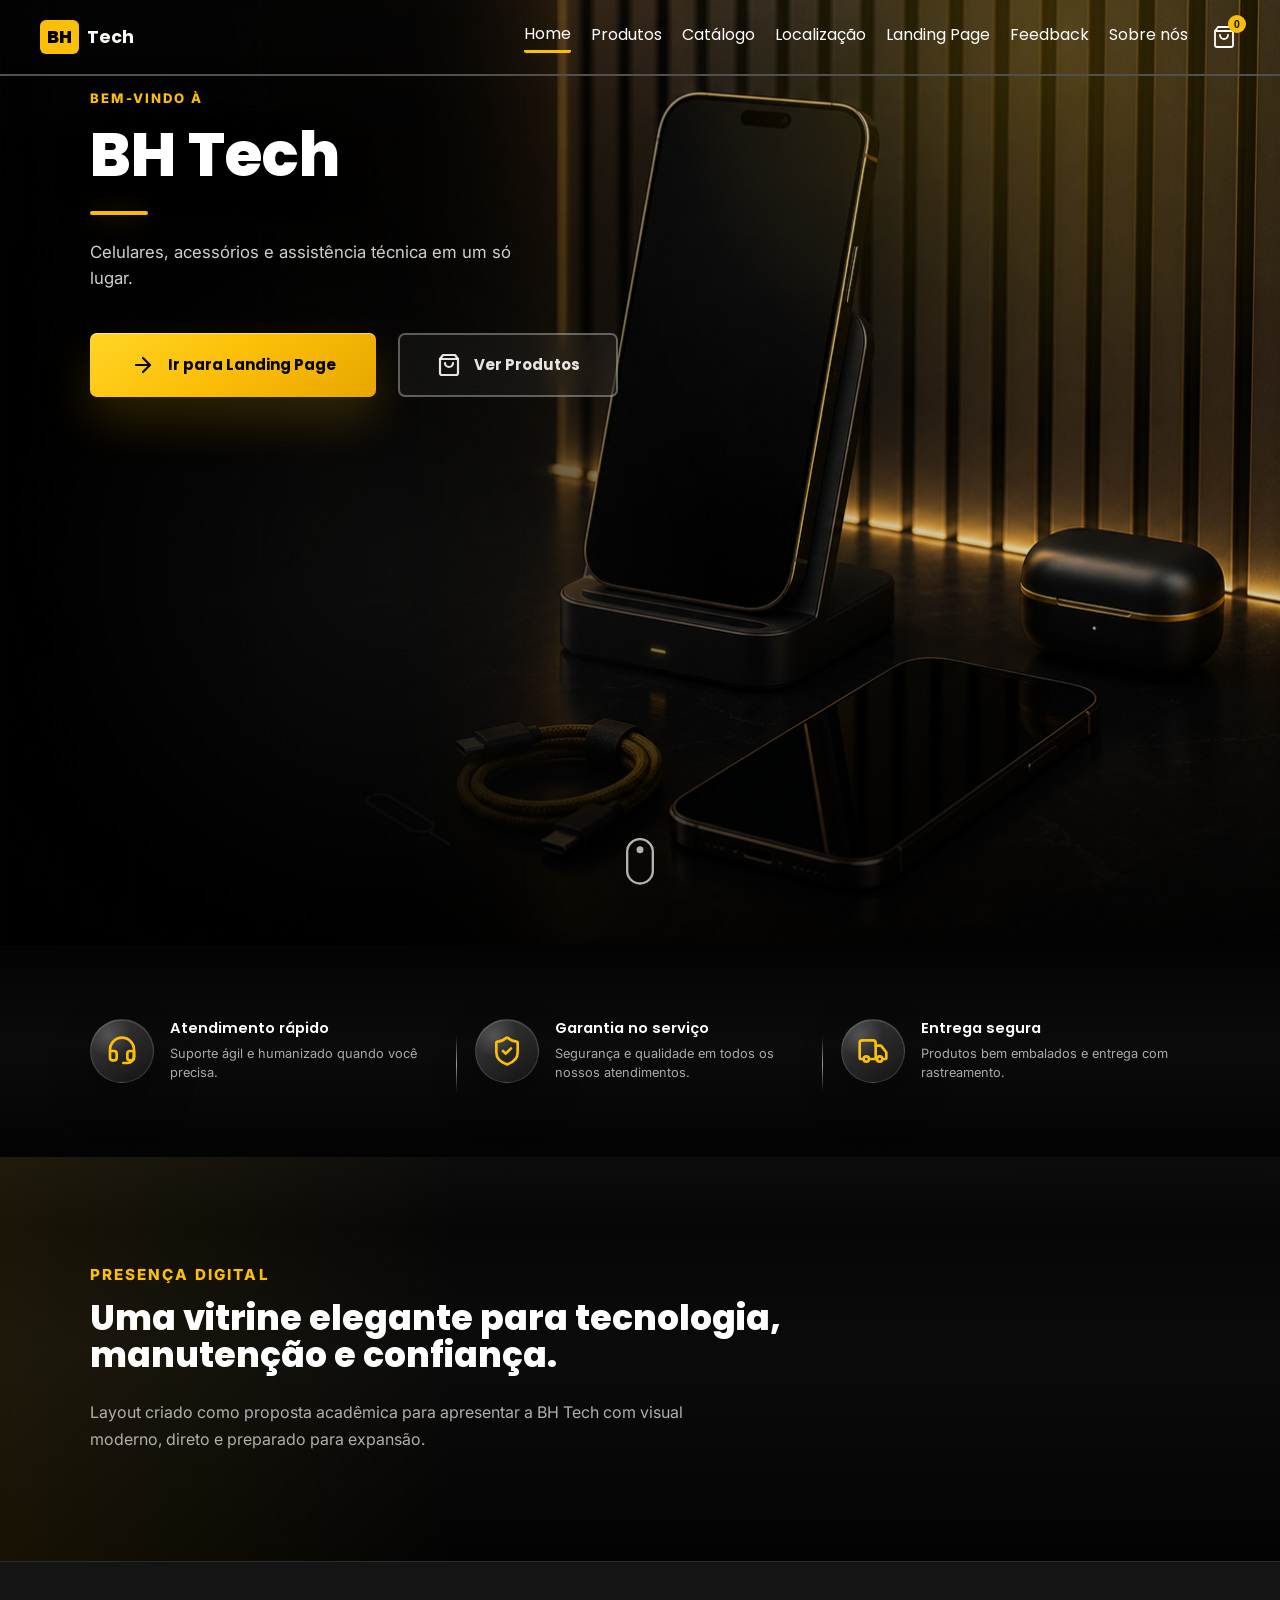
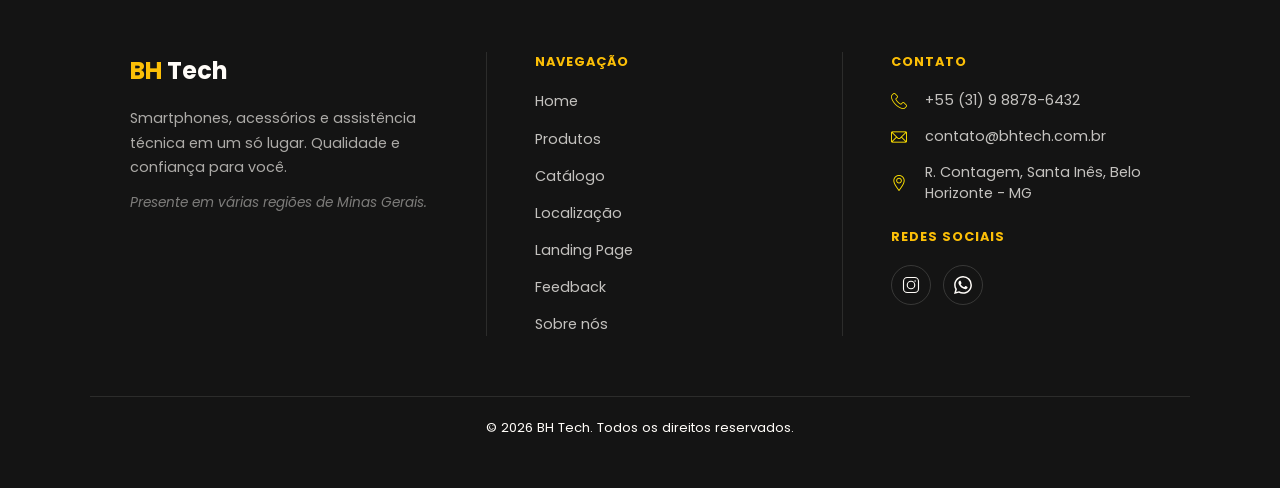
==== index.html @ 8419a54b "ultimos commits alterando varias coisas" ====
<!DOCTYPE html>
<html lang="pt-br">

<head>
    <meta charset="UTF-8">
    <meta name="viewport" content="width=device-width, initial-scale=1.0">
    <title>BH Tech</title>
    <link rel="stylesheet" href="styles/global.css">
    <link rel="stylesheet" href="styles/header.css">
    <link rel="stylesheet" href="styles/footer.css">
    <link rel="stylesheet" href="styles/home.css">
</head>

<body>
    <div id="header-container"></div>

    <main class="main-container" id="inicio">
        <div class="main-content">
            <h3 class="main-uptitle">Bem-vindo à</h3>
            <h1 class="main-title">BH Tech</h1>
            <span class="main-title-bar" aria-hidden="true"></span>
            <p class="main-subtitle">Celulares, acessórios e assistência técnica em um só lugar.</p>
            <div class="main-container-buttons">
                <a class="main-button-go-to" href="pages/landingpage.html" aria-label="Ir para Landing Page">
                    <svg viewBox="0 0 24 24" aria-hidden="true">
                        <path d="M5 12h14"></path>
                        <path d="m12 5 7 7-7 7"></path>
                    </svg>
                    <span>Ir para Landing Page</span>
                </a>
                <a class="main-button-produtos" href="pages/products.html" aria-label="Ver Produtos">
                    <svg viewBox="0 0 24 24" aria-hidden="true">
                        <path d="M6 2 3 6v14a2 2 0 0 0 2 2h14a2 2 0 0 0 2-2V6l-3-4Z"></path>
                        <path d="M3 6h18"></path>
                        <path d="M16 10a4 4 0 0 1-8 0"></path>
                    </svg>
                    <span>Ver Produtos</span>
                </a>
            </div>
        </div>

        <div class="scroll-indicator" aria-hidden="true">
            <svg viewBox="0 0 24 40" fill="none" xmlns="http://www.w3.org/2000/svg">
                <rect x="1" y="1" width="22" height="38" rx="11" stroke="#FFFCF8" stroke-width="2"/>
                <circle class="scroll-dot" cx="12" cy="10" r="3" fill="#FFFCF8"/>
            </svg>
        </div>
    </main>

    <section class="section-experiences" id="produtos" aria-label="Diferenciais da BH Celular">
        <article class="section-card section-atendimento">
            <div class="section-icon" aria-hidden="true">
                <svg viewBox="0 0 24 24">
                    <path d="M3 11a9 9 0 0 1 18 0v5"></path>
                    <path d="M21 17a2 2 0 0 1-2 2h-1a2 2 0 0 1-2-2v-3a2 2 0 0 1 2-2h3Z"></path>
                    <path d="M3 17a2 2 0 0 0 2 2h1a2 2 0 0 0 2-2v-3a2 2 0 0 0-2-2H3Z"></path>
                    <path d="M13 21h3a5 5 0 0 0 5-5"></path>
                </svg>
            </div>
            <div>
                <h4 class="title-sections">Atendimento rápido</h4>
                <p class="text-sections">Suporte ágil e humanizado quando você precisa.</p>
            </div>
        </article>

        <article class="section-card">
            <div class="section-icon" aria-hidden="true">
                <svg viewBox="0 0 24 24">
                    <path d="M20 13c0 5-3.5 7.5-7.66 8.95a1 1 0 0 1-.68 0C7.5 20.5 4 18 4 13V6a1 1 0 0 1 1-1c2 0 4.5-1.2 6.24-2.72a1.17 1.17 0 0 1 1.52 0C14.51 3.81 17 5 19 5a1 1 0 0 1 1 1Z"></path>
                    <path d="m9 12 2 2 4-4"></path>
                </svg>
            </div>
            <div>
                <h4 class="title-sections">Garantia no serviço</h4>
                <p class="text-sections">Segurança e qualidade em todos os nossos atendimentos.</p>
            </div>
        </article>

        <article class="section-card">
            <div class="section-icon" aria-hidden="true">
                <svg viewBox="0 0 24 24">
                    <path d="M14 18V6a2 2 0 0 0-2-2H4a2 2 0 0 0-2 2v11a1 1 0 0 0 1 1h2"></path>
                    <path d="M15 18H9"></path>
                    <path d="M19 18h2a1 1 0 0 0 1-1v-3.65a1 1 0 0 0-.22-.62l-3.48-4.35A1 1 0 0 0 17.52 8H14"></path>
                    <circle cx="7" cy="18" r="2"></circle>
                    <circle cx="17" cy="18" r="2"></circle>
                </svg>
            </div>
            <div>
                <h4 class="title-sections">Entrega segura</h4>
                <p class="text-sections">Produtos bem embalados e entrega com rastreamento.</p>
            </div>
        </article>
    </section>

    <section class="landing-preview" id="landingpage">
        <div class="landing-preview-inner">
            <p class="preview-kicker">Presença digital</p>
            <h2>Uma vitrine elegante para tecnologia, manutenção e confiança.</h2>
            <p>Layout criado como proposta acadêmica para apresentar a BH Tech com visual moderno, direto e preparado para expansão.</p>
        </div>
    </section>

    <div id="footer-container"></div>

    <script>
        fetch("pages/footer.html")
            .then(r => r.text())
            .then(data => document.getElementById("footer-container").innerHTML = data);
    </script>

    <script>
        fetch("pages/header.html")
            .then(r => r.text())
            .then(data => {
                document.getElementById("header-container").innerHTML = data;
                function loadScript(src, onload) {
                    const s = document.createElement("script");
                    s.src = src; if (onload) s.onload = onload;
                    document.body.appendChild(s);
                }
                loadScript("/js/cart.js", () => loadScript("/js/miniCart.js", () => loadScript("js/header.js")));
            });
    </script>
</body>

</html>
---- styles/global.css ----
@import url('https://fonts.googleapis.com/css2?family=Inter:wght@400;500;600;700&family=Poppins:wght@400;500;600;700&display=swap');

:root {
    --fonte-padrao: "Poppins", sans-serif;
    --fonte-secundaria: "Inter", sans-serif;
    --texto-sm: 1rem;
    --cor-preta: #141414;
    --cor-amarelo: #FCBF07;
    --cor-cinza-escuro: #323332;
    --cor-cinza-claro: #50514F;
    --cor-cinza-branco: #FFFCF8;
}

* {
    margin: 0;
    padding: 0;
    border: 0;
    box-sizing: border-box;
    vertical-align: baseline;
}

::selection {
    color: var(--cor-preta);
    background: var(--cor-amarelo);
}
/* indicador que a pessoa pode scrollar a pagina */
.scroll-indicator {
    position: absolute;
    bottom: 60px;
    left: 50%;
    transform: translateX(-50%);
    width: 28px;
    opacity: 0.7;
}

.scroll-indicator svg rect {
    stroke: var(--cor-cinza-branco);
}

.scroll-dot {
    fill: var(--cor-cinza-branco);
    animation: scrollBounce 2s ease-in-out infinite;
}

@keyframes scrollBounce {
    0%, 100% { transform: translateY(0); }
    50% { transform: translateY(16px); }
}

html, body {
    min-height: 100vh;
}

/* padrao das paginas*/
.page-hero {
    width: min(1180px, calc(100% - 44px));
    margin: 0 auto;
    padding: clamp(100px, 14vh, 140px) 0 clamp(24px, 4vh, 48px);
}

.page-container {
    width: min(1180px, calc(100% - 44px));
    margin: 0 auto;
    padding-bottom: clamp(48px, 8vh, 80px);
}

.page-section {
    margin-top: clamp(32px, 5vh, 56px);
}

.page-bg {
    min-height: 100vh;
    background:
        radial-gradient(circle at 78% 2%, rgba(252, 191, 7, 0.14), transparent 30rem),
        radial-gradient(circle at 8% 0%, rgba(255, 252, 248, 0.05), transparent 20rem),
        linear-gradient(150deg, #020202 0%, #0b0b0b 48%, #030303 100%);
}

.page-hero-kicker {
    color: var(--cor-amarelo) !important;
    font-family: var(--fonte-secundaria);
    font-size: 0.78rem;
    font-weight: 800;
    letter-spacing: 0.14em;
    text-transform: uppercase;
    margin-bottom: 10px;
}

.page-hero h1 {
    color: #fff;
    font-size: clamp(2rem, 3.2vw, 3.6rem);
    font-weight: 740;
    line-height: 1.05;
    margin-bottom: 10px;
}

.page-hero p {
    max-width: 560px;
    font-family: var(--fonte-secundaria);
    font-size: 1rem;
    line-height: 1.65;
    color: rgba(255, 252, 248, 0.72);
}
---- styles/header.css ----
* {
    margin: 0;
    padding: 0;
    box-sizing: border-box;
}

.header {
    position: fixed;
    top: 0;
    width: 100%;
    padding: 20px 40px;
    display: flex;
    justify-content: space-between;
    align-items: center;
    transition: 0.3s ease;
    background: transparent;
    font-family: var(--fonte-padrao);
    border-bottom: 2px solid var(--cor-cinza-claro);
    z-index: 1000;
}

.header-right {
    display: flex;
    align-items: center;
    gap: 20px;
}

.header.rolando {
    background-color: var(--cor-preta);
    border-bottom: 2px solid var(--cor-cinza-claro);
}

.fixed {
    position: fixed;
}

.header nav {
    display: flex;
    flex-wrap: wrap;
    align-items: center;
    gap: 3px 20px;
}

.header a {
    color: rgb(255, 255, 255);
    text-decoration: none;
    margin-left: 0;
    padding-bottom: 4px;
    border-bottom: 2px solid transparent;
    border-radius: 2px;
    transition: border-color 0.3s ease;
}

.header a:hover {
    border-bottom: 2px solid var(--cor-amarelo);
}

.header a.ativo {
    border-bottom: 3px solid var(--cor-amarelo);
}

/* ===== CARRINHO ===== */
.cart-btn {
    position: relative;
    background: none;
    border: none;
    cursor: pointer;
    color: #fff;
    padding: 4px;
    display: flex;
    align-items: center;
    justify-content: center;
    flex-shrink: 0;
    transition: transform 0.2s ease;
}

.cart-btn svg {
    width: 24px;
    height: 24px;
}

.cart-btn.bounce {
    animation: cartBounce 0.4s ease;
}

@keyframes cartBounce {
    0%, 100% { transform: scale(1); }
    30% { transform: scale(1.3); }
    60% { transform: scale(0.9); }
}

.cart-badge {
    position: absolute;
    top: -6px;
    right: -6px;
    background: var(--cor-amarelo);
    color: #141414;
    font-size: 0.65rem;
    font-weight: 700;
    min-width: 18px;
    height: 18px;
    border-radius: 50%;
    display: flex;
    align-items: center;
    justify-content: center;
    padding: 0 3px;
    animation: badgePop 0.3s ease;
}

@keyframes badgePop {
    0% { transform: scale(0); }
    70% { transform: scale(1.2); }
    100% { transform: scale(1); }
}

/* ===== MINI CARRINHO ===== */
.mini-cart {
    position: fixed;
    top: 70px;
    right: 20px;
    width: 340px;
    background: #1a1a1a;
    border: 1px solid color-mix(in srgb, var(--cor-cinza-claro) 40%, transparent);
    border-radius: 12px;
    z-index: 2000;
    box-shadow: 0 20px 60px rgba(0,0,0,0.6);
    animation: miniCartOpen 0.2s ease;
    overflow: hidden;
}

@keyframes miniCartOpen {
    from { opacity: 0; transform: translateY(-10px) scale(0.97); }
    to { opacity: 1; transform: translateY(0) scale(1); }
}

.mini-cart[hidden] { display: none; }

.mini-cart-overlay {
    position: fixed;
    inset: 0;
    z-index: 1999;
    display: none;
}

.mini-cart-overlay.ativo { display: block; }

.mini-cart-header {
    display: flex;
    align-items: center;
    justify-content: space-between;
    padding: 16px 20px;
    border-bottom: 1px solid color-mix(in srgb, var(--cor-cinza-claro) 30%, transparent);
    font-weight: 700;
    font-size: 0.95rem;
    color: var(--cor-cinza-branco);
}

.mini-cart-close {
    background: none;
    border: none;
    color: var(--cor-cinza-branco);
    font-size: 1.4rem;
    cursor: pointer;
    line-height: 1;
    opacity: 0.7;
    transition: opacity 0.2s;
}

.mini-cart-close:hover { opacity: 1; }

.mini-cart-items {
    max-height: 280px;
    overflow-y: auto;
    padding: 8px 0;
}

.mini-cart-item {
    display: flex;
    align-items: center;
    gap: 12px;
    padding: 10px 20px;
    transition: background 0.15s;
}

.mini-cart-item:hover { background: rgba(255,255,255,0.03); }

.mini-cart-item-img {
    width: 48px;
    height: 48px;
    border-radius: 8px;
    background: #2a2a2a;
    display: flex;
    align-items: center;
    justify-content: center;
    flex-shrink: 0;
    overflow: hidden;
}

.mini-cart-item-img img {
    width: 100%;
    height: 100%;
    object-fit: cover;
}

.mini-cart-item-img svg {
    width: 22px;
    height: 22px;
    stroke: var(--cor-cinza-claro);
}

.mini-cart-item-info {
    flex: 1;
    min-width: 0;
}

.mini-cart-item-name {
    font-size: 0.82rem;
    font-weight: 600;
    color: var(--cor-cinza-branco);
    white-space: nowrap;
    overflow: hidden;
    text-overflow: ellipsis;
}

.mini-cart-item-price {
    font-size: 0.8rem;
    color: var(--cor-amarelo);
    font-weight: 700;
    margin-top: 2px;
}

.mini-cart-item-qty {
    font-size: 0.75rem;
    color: color-mix(in srgb, var(--cor-cinza-branco) 55%, transparent);
    margin-top: 2px;
}

.mini-cart-item-remove {
    background: none;
    border: none;
    color: color-mix(in srgb, var(--cor-cinza-branco) 40%, transparent);
    cursor: pointer;
    font-size: 1.1rem;
    padding: 4px;
    transition: color 0.2s;
    flex-shrink: 0;
}

.mini-cart-item-remove:hover { color: #ff4444; }

.mini-cart-extra {
    padding: 8px 20px;
    font-size: 0.78rem;
    color: color-mix(in srgb, var(--cor-cinza-branco) 55%, transparent);
    text-align: center;
    border-top: 1px solid color-mix(in srgb, var(--cor-cinza-claro) 20%, transparent);
}

.mini-cart-extra[hidden] { display: none; }

.mini-cart-footer {
    padding: 16px 20px;
    border-top: 1px solid color-mix(in srgb, var(--cor-cinza-claro) 30%, transparent);
}

.mini-cart-footer[hidden] { display: none; }

.mini-cart-total {
    display: flex;
    justify-content: space-between;
    align-items: center;
    margin-bottom: 12px;
    font-size: 0.9rem;
    color: var(--cor-cinza-branco);
}

.mini-cart-total strong {
    color: var(--cor-amarelo);
    font-size: 1rem;
}

.mini-cart-go-btn,
.header a.mini-cart-go-btn {
    display: block;
    width: 100%;
    text-align: center;
    background: var(--cor-amarelo);
    color: #141414;
    font-weight: 700;
    font-size: 0.88rem;
    letter-spacing: 0.05em;
    padding: 12px;
    border-radius: 8px;
    text-decoration: none;
    transition: background 0.2s ease, transform 0.15s ease;
}

.mini-cart-go-btn:hover {
    background: color-mix(in srgb, var(--cor-amarelo) 85%, #fff);
    transform: translateY(-1px);
}

.mini-cart-empty {
    display: none;
    flex-direction: column;
    align-items: center;
    gap: 10px;
    padding: 32px 20px;
    color: color-mix(in srgb, var(--cor-cinza-branco) 60%, transparent);
    font-size: 0.85rem;
    text-align: center;
}

.mini-cart-empty.visivel {
    display: flex;
}

.mini-cart-empty svg {
    width: 36px;
    height: 36px;
    stroke: color-mix(in srgb, var(--cor-cinza-branco) 25%, transparent);
}

.logo {
    color: var(--cor-cinza-branco);
    font-family: var(--fonte-padrao);
    font-weight: 700;
    font-size: 1.1rem;
    display: flex;
    align-items: center;
    gap: 8px;
}

.logo-badge {
    background: var(--cor-amarelo);
    color: #000;
    font-weight: 800;
    padding: 4px 7px;
    border-radius: 6px;
}
.cart-toast {
    position: fixed;
    top: 90px;
    right: 24px;
    transform: none;
    background: #1a1a1a;
    border: 1px solid var(--cor-amarelo);
    border-radius: 10px;
    padding: 12px 18px;
    display: flex;
    align-items: center;
    gap: 10px;
    font-size: 0.85rem;
    color: var(--cor-cinza-branco);
    z-index: 9999;
    box-shadow: 0 8px 24px rgba(0,0,0,0.4);
    animation: toastIn 0.3s ease;
    white-space: nowrap;
}

.cart-toast svg {
    width: 18px;
    height: 18px;
    stroke: var(--cor-amarelo);
    flex-shrink: 0;
}

@keyframes toastIn {
    from { opacity: 0; transform: translateX(20px); }
    to { opacity: 1; transform: translateX(0); }
}

@keyframes toastOut {
    from { opacity: 1; transform: translateX(0); }
    to { opacity: 0; transform: translateX(20px); }
}


/* adicionando o hamburguer para telas pequenas */
.hamburger {
    display: none;
    flex-direction: column;
    gap: 5px;
    background: none;
    border: none;
    cursor: pointer;
    padding: 4px;
}

.hamburger span {
    display: block;
    width: 24px;
    height: 2px;
    background: #fff;
    transition: 0.3s ease;
}

.hamburger.aberto span:nth-child(1) {
    transform: translateY(7px) rotate(45deg);
}

.hamburger.aberto span:nth-child(2) {
    opacity: 0;
}

.hamburger.aberto span:nth-child(3) {
    transform: translateY(-7px) rotate(-45deg);
}

@media (max-width: 975px) {
    .header {
        padding: 16px 20px;
    }

    .hamburger {
        display: flex;
    }

    #nav {
        display: none;
        flex-direction: column;
        position: absolute;
        top: 100%;
        left: 0;
        width: 100%;
        background-color: var(--cor-preta, #141414);
        padding: 20px 40px;
        gap: 25px 40px;
    }

    #nav.aberto {
        display: flex;
    }

    #nav a {
        margin-left: 0;
    }
}
---- styles/footer.css ----
.footer {
    background-color: var(--cor-preta);
    color: var(--cor-cinza-branco);
    font-family: var(--fonte-padrao);
    border-top: 1px solid color-mix(in srgb, var(--cor-cinza-claro) 40%, transparent);
    overflow: visible;
}

.footer-main {
    display: grid;
    grid-template-columns: 1fr 1fr 1fr;
    gap: 48px;
    width: min(100% - 80px, 1180px);
    margin: 0 auto;
    padding: 60px 0;
}

.footer-logo {
    font-size: 1.5rem;
    font-weight: 700;
    margin-bottom: 16px;
}

.footer-logo span {
    color: var(--cor-amarelo);
}

.footer-desc {
    font-size: 0.9rem;
    line-height: 1.7;
    color: color-mix(in srgb, var(--cor-cinza-branco) 65%, transparent);
    margin-bottom: 12px;
}

.footer-location {
    font-size: 0.85rem;
    font-style: italic;
    color: color-mix(in srgb, var(--cor-cinza-branco) 45%, transparent);
}

.footer-title {
    color: var(--cor-amarelo);
    
    font-size: 0.8rem;
    font-weight: 700;
    letter-spacing: 0.08em;
    margin-bottom: 4px;
}

.footer-nav {
    display: flex;
    flex-direction: column;
    gap: 14px;
    border-left: 1px solid color-mix(in srgb, var(--cor-cinza-claro) 40%, transparent);
    padding-left: 48px;
}

.footer-nav a {
    color: color-mix(in srgb, var(--cor-cinza-branco) 75%, transparent);
    text-decoration: none;
    font-size: 0.9rem;
    transition: color 0.2s ease;
}

.footer-nav a:hover {
    color: var(--cor-cinza-branco);
}

.footer-contact {
    display: flex;
    flex-direction: column;
    gap: 14px;
    border-left: 1px solid color-mix(in srgb, var(--cor-cinza-claro) 40%, transparent);
    padding-left: 48px;
}

.footer-contact p:not(.footer-title) {
    display: flex;
    align-items: center;
    gap: 10px;
    font-size: 0.9rem;
    color: color-mix(in srgb, var(--cor-cinza-branco) 75%, transparent);
    line-height: 1.5;
}

.footer-icon {
    margin-right: 8px;
}

.footer-icon img {
    width: 16px;
    height: 16px;
    vertical-align: middle;
    filter: brightness(0) saturate(100%) invert(77%) sepia(89%) saturate(1050%) hue-rotate(359deg) brightness(103%) contrast(103%);
}

.footer-social-title {
    margin-top: 8px;
}

.footer-socials {
    display: flex;
    gap: 12px;
}

.footer-socials a {
    display: flex;
    align-items: center;
    justify-content: center;
    width: 40px;
    height: 40px;
    border-radius: 50%;
    border: 1px solid color-mix(in srgb, var(--cor-cinza-claro) 60%, transparent);
    color: var(--cor-cinza-branco);
    transition: border-color 0.2s ease, color 0.2s ease;
}

.footer-socials a:hover {
    border-color: var(--cor-amarelo);
    color: var(--cor-amarelo);
}

.footer-socials svg {
    width: 18px;
    height: 18px;
}

.footer-bottom {
    border-top: 1px solid color-mix(in srgb, var(--cor-cinza-claro) 40%, transparent);
    justify-content: center;
    padding: 20px;
    font-size: 0.82rem;
    color: var(--cor-cinza-branco);
    display: flex;
}


@media (max-width: 768px) {
    .footer-main {
        grid-template-columns: 1fr;
        gap: 32px;
        width: min(100% - 40px, 1180px);
        padding: 40px 0;
    }

    .footer-nav,
    .footer-contact {
        border-left: none;
        padding-left: 0;
        border-top: 1px solid color-mix(in srgb, var(--cor-cinza-claro) 40%, transparent);
        padding-top: 32px;
    }
}
---- styles/home.css ----
body {
    background: var(--cor-preta);
    color: var(--cor-cinza-branco);
    font-family: var(--fonte-padrao);
    overflow-x: hidden;
}

a {
    color: inherit;
    text-decoration: none;
}

button,
a {
    -webkit-tap-highlight-color: transparent;
}

img,
svg {
    display: block;
}

::selection {
    background: rgba(252, 191, 7, 0.32);
    color: var(--cor-cinza-branco);
}

.site-header {
    position: relative;
    z-index: 20;
    min-height: var(--header-height);
    display: flex;
    align-items: center;
    justify-content: space-between;
    gap: 48px;
    padding: 24px clamp(24px, 3.8vw, 64px);
    background: #020202;
    border-bottom: 1px solid var(--cor-linha);
    box-shadow: 0 1px 0 rgba(255, 212, 69, 0.1);
}

.brand {
    display: inline-flex;
    align-items: center;
    gap: 22px;
    flex-shrink: 0;
}

.brand-mark {
    width: 72px;
    height: 72px;
    display: grid;
    place-items: center;
    color: #050505;
    font-size: 2.08rem;
    font-weight: 800;
    letter-spacing: 0;
    line-height: 1;
    border-radius: 16px;
    background:
        linear-gradient(145deg, #FFD629 0%, #F7B900 55%, #E79B00 100%);
    box-shadow:
        inset 0 1px 0 rgba(255, 255, 255, 0.36),
        0 12px 30px rgba(252, 191, 7, 0.2);
}

.brand-name {
    color: #f8f8f8;
    font-size: clamp(1.3rem, 1.55vw, 2rem);
    font-weight: 700;
    line-height: 1;
    white-space: nowrap;
}

.site-nav {
    display: flex;
    align-items: center;
    justify-content: flex-end;
    gap: clamp(28px, 3.05vw, 62px);
    width: 100%;
    color: rgba(255, 252, 248, 0.9);
    font-family: var(--fonte-secundaria);
    font-size: clamp(0.95rem, 0.98vw, 1.2rem);
    font-weight: 500;
}

.site-nav a {
    position: relative;
    padding: 12px 0;
    white-space: nowrap;
    transition: color 180ms ease, transform 180ms ease;
}

.site-nav a::after {
    content: "";
    position: absolute;
    left: 0;
    right: 0;
    bottom: 4px;
    height: 2px;
    border-radius: 999px;
    background: var(--cor-amarelo);
    transform: scaleX(0);
    transform-origin: center;
    transition: transform 180ms ease;
}

.site-nav a:hover,
.site-nav a:focus-visible {
    color: #fff;
    transform: translateY(-1px);
}

.site-nav a:hover::after,
.site-nav a:focus-visible::after {
    transform: scaleX(1);
}

.nav-toggle {
    display: none;
    width: 48px;
    height: 48px;
    flex-shrink: 0;
    place-items: center;
    border-radius: 12px;
    background: rgba(255, 255, 255, 0.06);
    cursor: pointer;
}

.nav-toggle span {
    grid-column: 1;
    grid-row: 1;
    width: 22px;
    height: 2px;
    border-radius: 999px;
    background: #fff;
    transition: transform 180ms ease, opacity 180ms ease;
}

.nav-toggle span:nth-child(1) {
    transform: translateY(-7px);
}

.nav-toggle span:nth-child(3) {
    transform: translateY(7px);
}

.nav-open .nav-toggle span:nth-child(1) {
    transform: rotate(45deg);
}

.nav-open .nav-toggle span:nth-child(2) {
    opacity: 0;
}

.nav-open .nav-toggle span:nth-child(3) {
    transform: rotate(-45deg);
}

.main-container {
    position: relative;
    min-height: 105vh;
    isolation: isolate;
    display: flex;
    align-items: flex-start;
    padding: clamp(108px, 15.2vh, 178px) clamp(24px, 7.05vw, 136px) clamp(80px, 12vh, 140px);
    background:
        linear-gradient(90deg, rgba(0, 0, 0, 0.98) 0%, rgba(0, 0, 0, 0.88) 32%, rgba(0, 0, 0, 0.22) 58%, rgba(0, 0, 0, 0.08) 100%),
        linear-gradient(180deg, rgba(0, 0, 0, 0) 58%, rgba(0, 0, 0, 0.88) 100%),
        url("../images/fundo-home.png") center right / cover no-repeat;
}

.main-container::before {
    content: "";
    position: absolute;
    inset: 0;
    z-index: -1;
    pointer-events: none;
    background:
        radial-gradient(circle at 82% 4%, rgba(252, 191, 7, 0.2), transparent 28%),
        radial-gradient(circle at 30% 60%, rgba(255, 255, 255, 0.04), transparent 32%);
    mix-blend-mode: screen;
}

.main-container::after {
    content: "";
    position: absolute;
    inset: 0;
    z-index: -1;
    pointer-events: none;
    background:
        linear-gradient(180deg, rgba(255, 255, 255, 0.02), transparent 20%),
        repeating-linear-gradient(90deg, rgba(255, 255, 255, 0.012) 0 1px, transparent 1px 130px);
    opacity: 0.5;
}

.main-content {
    width: min(760px, 100%);
}

.main-uptitle {
    color: var(--cor-amarelo);
    font-family: var(--fonte-secundaria);
    font-size: clamp(0.82rem, 0.9vw, 1rem);
    font-weight: 800;
    letter-spacing: 0.16em;
    text-transform: uppercase;
    line-height: 1.25;
    margin-bottom: 18px;
}

.main-title {
    color: #fff;
    font-size: clamp(3rem, 4.8vw, 5.9rem);
    font-weight: 740;
    line-height: 1.02;
    letter-spacing: 0;
    text-shadow: 0 8px 34px rgba(0, 0, 0, 0.58);
}

.main-title-bar {
    display: block;
    width: 58px;
    height: 4px;
    margin-top: 24px;
    border-radius: 999px;
    background: var(--cor-amarelo);
    box-shadow: 0 0 26px rgba(252, 191, 7, 0.4);
}

.main-subtitle {
    max-width: 440px;
    margin-top: 24px;
    color: rgba(255, 252, 248, 0.82);
    font-family: var(--fonte-secundaria);
    font-size: clamp(1.05rem, 1.22vw, 1.42rem);
    font-weight: 400;
    line-height: 1.55;
}

.main-container-buttons {
    display: flex;
    align-items: center;
    gap: 22px;
    flex-wrap: wrap;
    margin-top: 42px;
}

.main-button-go-to,
.main-button-produtos {
    min-height: 64px;
    display: inline-flex;
    align-items: center;
    justify-content: center;
    gap: 13px;
    border-radius: 7px;
    font-size: clamp(0.94rem, 0.98vw, 1.08rem);
    font-weight: 700;
    line-height: 1.1;
    transition: transform 180ms ease, border-color 180ms ease, background 180ms ease, box-shadow 180ms ease;
}

.main-button-go-to svg,
.main-button-produtos svg {
    width: 24px;
    height: 24px;
    flex: 0 0 auto;
    stroke: currentColor;
    stroke-width: 2.2;
    stroke-linecap: round;
    stroke-linejoin: round;
    fill: none;
}

.main-button-go-to {
    min-width: 286px;
    padding: 0 26px;
    color: #050505;
    background: linear-gradient(145deg, #FFD526, var(--cor-amarelo) 48%, #E8A600);
    box-shadow:
        inset 0 1px 0 rgba(255, 255, 255, 0.45),
        0 22px 48px rgba(252, 191, 7, 0.18);
}

.main-button-produtos {
    min-width: 220px;
    padding: 0 26px;
    color: rgba(255, 252, 248, 0.9);
    background: rgba(255, 255, 255, 0.045);
    border: 2px solid rgba(255, 255, 255, 0.32);
    backdrop-filter: blur(12px);
}

.main-button-go-to:hover,
.main-button-go-to:focus-visible,
.main-button-produtos:hover,
.main-button-produtos:focus-visible {
    transform: translateY(-3px);
}

.main-button-go-to:hover,
.main-button-go-to:focus-visible {
    box-shadow:
        inset 0 1px 0 rgba(255, 255, 255, 0.58),
        0 26px 60px rgba(252, 191, 7, 0.24);
}

.main-button-produtos:hover,
.main-button-produtos:focus-visible {
    border-color: rgba(252, 191, 7, 0.72);
    background: rgba(255, 255, 255, 0.08);
}

.section-experiences {
    position: relative;
    z-index: 5;
    display: grid;
    grid-template-columns: repeat(3, minmax(0, 1fr));
    gap: 0;
    width: 100vw;
    padding: 74px clamp(24px, 7.05vw, 136px) 74px;
    background: linear-gradient(180deg, #030303 0%, #0B0B0B 48%, #030303 100%);
}

.section-card {
    min-width: 0;
    display: grid;
    grid-template-columns: clamp(74px, 4.4vw, 84px) minmax(0, 1fr);
    align-items: center;
    gap: clamp(16px, 1.35vw, 24px);
    padding: 0 clamp(16px, 2vw, 34px);
    position: relative;
}

.section-card:first-child {
    padding-left: 0;
}

.section-card:not(:last-child)::after {
    content: "";
    position: absolute;
    right: 0;
    top: 26%;
    width: 1px;
    height: 56px;
    background: linear-gradient(180deg, transparent, rgba(255, 255, 255, 0.62), transparent);
}

.section-icon {
    width: clamp(74px, 4.4vw, 84px);
    height: clamp(74px, 4.4vw, 84px);
    display: grid;
    place-items: center;
    border-radius: 50%;
    color: var(--cor-amarelo);
    background:
        radial-gradient(circle at 30% 25%, rgba(255, 255, 255, 0.17), transparent 34%),
        linear-gradient(145deg, rgba(255, 255, 255, 0.2), rgba(255, 255, 255, 0.045));
    border: 1px solid rgba(255, 255, 255, 0.14);
    box-shadow:
        inset 0 1px 0 rgba(255, 255, 255, 0.12),
        0 20px 42px rgba(0, 0, 0, 0.38);
}

.section-icon svg {
    width: clamp(36px, 2.2vw, 42px);
    height: clamp(36px, 2.2vw, 42px);
    stroke: currentColor;
    stroke-width: 2;
    stroke-linecap: round;
    stroke-linejoin: round;
    fill: none;
}

.title-sections {
    color: #fff;
    font-size: clamp(0.95rem, 0.95vw, 1.12rem);
    font-weight: 600;
    line-height: 1.2;
    margin-bottom: 8px;
}

.text-sections {
    max-width: 330px;
    color: rgba(255, 252, 248, 0.66);
    font-family: var(--fonte-secundaria);
    font-size: clamp(0.84rem, 0.82vw, 0.95rem);
    font-weight: 400;
    line-height: 1.5;
}

.landing-preview {
    position: relative;
    background:
        linear-gradient(180deg, #030303 0%, #0B0B0B 48%, #030303 100%);
    padding: 108px clamp(24px, 7vw, 136px);
}



.landing-preview::before {
    content: "";
    position: absolute;
    inset: 0;
    background:
        linear-gradient(90deg, rgba(252, 191, 7, 0.08), transparent 36%),
        linear-gradient(180deg, rgba(255, 255, 255, 0.04), transparent 18%);
    pointer-events: none;
}

.landing-preview-inner {
    position: relative;
    max-width: 860px;
}

.preview-kicker {
    color: var(--cor-amarelo);
    font-family: var(--fonte-secundaria);
    font-size: 0.95rem;
    font-weight: 800;
    letter-spacing: 0.14em;
    text-transform: uppercase;
    margin-bottom: 16px;
}

.landing-preview h2 {
    max-width: 700px;
    color: #fff;
    font-size: clamp(1.8rem, 2.7vw, 3.35rem);
    font-weight: 720;
    line-height: 1.08;
    letter-spacing: 0;
}

.landing-preview p:last-child {
    max-width: 650px;
    margin-top: 24px;
    color: rgba(255, 252, 248, 0.68);
    font-family: var(--fonte-secundaria);
    font-size: 1rem;
    line-height: 1.7;
}

footer {
    padding: 30px clamp(24px, 7vw, 136px);
    color: rgba(255, 252, 248, 0.58);
    background: #020202;
    border-top: 1px solid rgba(255, 255, 255, 0.08);
    font-family: var(--fonte-secundaria);
    font-size: 0.92rem;
    line-height: 1.6;
}

footer p {
    max-width: 1100px;
}

@media (min-width: 1441px) and (min-height: 900px) {
    :root {
        --header-height: 112px;
    }

    .site-header {
        min-height: 112px;
        padding: 20px clamp(58px, 3.6vw, 72px);
    }

    .brand {
        gap: 20px;
    }

    .brand-mark {
        width: 68px;
        height: 68px;
        border-radius: 15px;
        font-size: 1.9rem;
    }

    .brand-name {
        font-size: 1.55rem;
    }

    .site-nav {
        gap: clamp(36px, 3vw, 58px);
        font-size: 1.02rem;
    }

    .main-container {
        padding: 138px clamp(96px, 6.9vw, 136px) 220px;
        background-position: center, center, right center;
    }

    .main-content {
        margin-top: 4rem;
        width: min(700px, 100%);
    }

    .main-uptitle {
        font-size: 0.94rem;
        margin-bottom: 18px;
    }

    .main-title {
        font-size: clamp(4.8rem, 4.45vw, 5.4rem);
        font-weight: 740;
    }

    .main-title-bar {
        width: 54px;
        height: 4px;
        margin-top: 24px;
    }

    .main-subtitle {
        max-width: 455px;
        margin-top: 24px;
        font-size: clamp(1.12rem, 1vw, 1.24rem);
        line-height: 1.55;
    }

    .main-container-buttons {
        gap: 22px;
        margin-top: 40px;
    }

    .main-button-go-to,
    .main-button-produtos {
        min-height: 60px;
        font-size: 1rem;
    }

    .main-button-go-to {
        min-width: 278px;
    }

    .main-button-produtos {
        min-width: 214px;
    }

    .section-experiences {
        margin-top: 0;
    }

    .section-card {
        grid-template-columns: 72px minmax(0, 1fr);
        gap: 18px;
        padding: 0 28px;
    }

    .section-icon {
        width: 72px;
        height: 72px;
    }

    .section-icon svg {
        width: 36px;
        height: 36px;
    }

    .title-sections {
        font-size: 1rem;
    }

    .text-sections {
        max-width: 285px;
        font-size: 0.86rem;
        line-height: 1.5;
    }
}

@media (max-width: 1440px) {
    :root {
        --header-height: 96px;
    }

    .site-header {
        min-height: var(--header-height);
        gap: 32px;
        padding: 18px clamp(22px, 3.8vw, 54px);
    }

    .brand {
        gap: 18px;
    }

    .brand-mark {
        width: 64px;
        height: 64px;
        border-radius: 14px;
        font-size: 1.82rem;
    }

    .site-nav {
        gap: clamp(24px, 2.8vw, 44px);
    }

    .main-container {
        padding-top: clamp(72px, 10vh, 118px);
        padding-bottom: clamp(80px, 12vh, 140px);
    }

    .section-experiences {
        margin-top: 0;
    }

    .section-card {
        grid-template-columns: 64px minmax(0, 1fr);
        gap: 16px;
        padding: 0 18px;
    }

    .section-icon {
        width: 64px;
        height: 64px;
    }

    .section-icon svg {
        width: 32px;
        height: 32px;
    }

    .title-sections {
        font-size: 0.92rem;
    }

    .text-sections {
        font-size: 0.8rem;
        line-height: 1.45;
    }
}

@media (max-width: 1180px) {
    :root {
        --header-height: 98px;
    }

    .site-header {
        min-height: var(--header-height);
        padding-block: 18px;
    }

    .brand-mark {
        width: 62px;
        height: 62px;
        border-radius: 14px;
        font-size: 1.74rem;
    }

    .nav-toggle {
        display: grid;
    }

    .site-nav {
        position: absolute;
        top: calc(100% + 1px);
        left: 0;
        right: 0;
        display: grid;
        grid-template-columns: repeat(2, minmax(0, 1fr));
        gap: 0;
        padding: 18px clamp(24px, 5vw, 56px) 28px;
        background: rgba(2, 2, 2, 0.96);
        border-bottom: 1px solid rgba(252, 191, 7, 0.26);
        transform: translateY(-8px);
        opacity: 0;
        pointer-events: none;
        transition: opacity 180ms ease, transform 180ms ease;
    }

    .site-nav a {
        padding: 14px 0;
    }

    .nav-open .site-nav {
        transform: translateY(0);
        opacity: 1;
        pointer-events: auto;
    }

    .main-container {
        padding-top: 104px;
        min-height: 120vh;
        background-position: 58% center;
    }

    .main-content {
        margin-top: 4rem;
        max-width: 640px;
    }

    .section-experiences {
        grid-template-columns: 1fr;
        background: linear-gradient(180deg, #030303 0%, #0B0B0B 48%, #030303 100%);
        grid-template-columns: minmax(0, 900px);
        justify-content: center;
        align-content: center;
        padding:
            clamp(48px, 8vh, 96px) clamp(24px, 7vw, 136px);
        gap: 24px;
    }

    .section-card,
    .section-card:first-child {
        padding: 22px 0;
    }

    .section-card:not(:last-child)::after {
        top: auto;
        right: auto;
        left: 126px;
        bottom: 0;
        width: calc(100% - 126px);
        height: 1px;
        background: linear-gradient(90deg, rgba(255, 255, 255, 0.36), transparent);
    }
}

@media (max-width: 720px) {
    :root {
        --header-height: 82px;
    }

    .main-content {
        margin-top: 6rem;
        max-width: 640px;
    }

    .site-header {
        gap: 16px;
        padding: 14px 18px;
    }

    .brand {
        gap: 13px;
    }

    .brand-mark {
        width: 54px;
        height: 54px;
        border-radius: 13px;
        font-size: 1.48rem;
    }

    .brand-name {
        font-size: 1.25rem;
    }

    .site-nav {
        grid-template-columns: 1fr;
        padding: 12px 22px 24px;
    }

    .main-container {
        min-height: 100vh;
        padding: 72px 22px 72px;
        background:
            linear-gradient(90deg, rgba(0, 0, 0, 0.98) 0%, rgba(0, 0, 0, 0.8) 48%, rgba(0, 0, 0, 0.24) 100%),
            linear-gradient(180deg, rgba(0, 0, 0, 0.1) 48%, rgba(0, 0, 0, 0.92) 100%),
            url("../images/fundo-home.png") 65% center / cover no-repeat;
    }

    .main-uptitle {
        margin-bottom: 16px;
        font-size: 0.88rem;
    }

    .main-title {
        max-width: 340px;
        font-size: clamp(2.75rem, 14vw, 3.75rem);
        overflow-wrap: anywhere;
    }

    .main-title-bar {
        width: 48px;
        height: 4px;
        margin-top: 18px;
    }

    .main-subtitle {
        max-width: 340px;
        margin-top: 20px;
        font-size: 1.02rem;
        line-height: 1.55;
    }

    .main-container-buttons {
        align-items: stretch;
        gap: 12px;
        margin-top: 30px;
    }

    .main-button-go-to,
    .main-button-produtos {
        width: 100%;
        min-width: 0;
        min-height: 58px;
        padding: 0 18px;
        gap: 12px;
        border-radius: 8px;
        font-size: 0.94rem;
    }

    .main-button-go-to svg,
    .main-button-produtos svg {
        width: 22px;
        height: 22px;
    }

    .section-experiences {
        margin: 0;
        padding: 34px 22px 58px;
        background: #030303;
    }

    .section-card,
    .section-card:first-child {
        grid-template-columns: 70px minmax(0, 1fr);
        gap: 18px;
        padding: 18px 0;
    }

    .section-card:not(:last-child)::after {
        left: 88px;
        width: calc(100% - 88px);
    }

    .section-icon {
        width: 70px;
        height: 70px;
    }

    .section-icon svg {
        width: 36px;
        height: 36px;
    }

    .landing-preview {
        padding: 72px 22px;
    }

    .landing-preview p:last-child {
        font-size: 1rem;
    }

    footer {
        padding: 28px 22px;
    }
}

@media (max-width: 430px) {
    .brand-name {
        max-width: 156px;
        white-space: normal;
        line-height: 1.08;
    }

    .main-title {
        font-size: clamp(2.55rem, 13.5vw, 3.35rem);
    }

    .main-button-go-to,
    .main-button-produtos {
        justify-content: flex-start;
    }
}
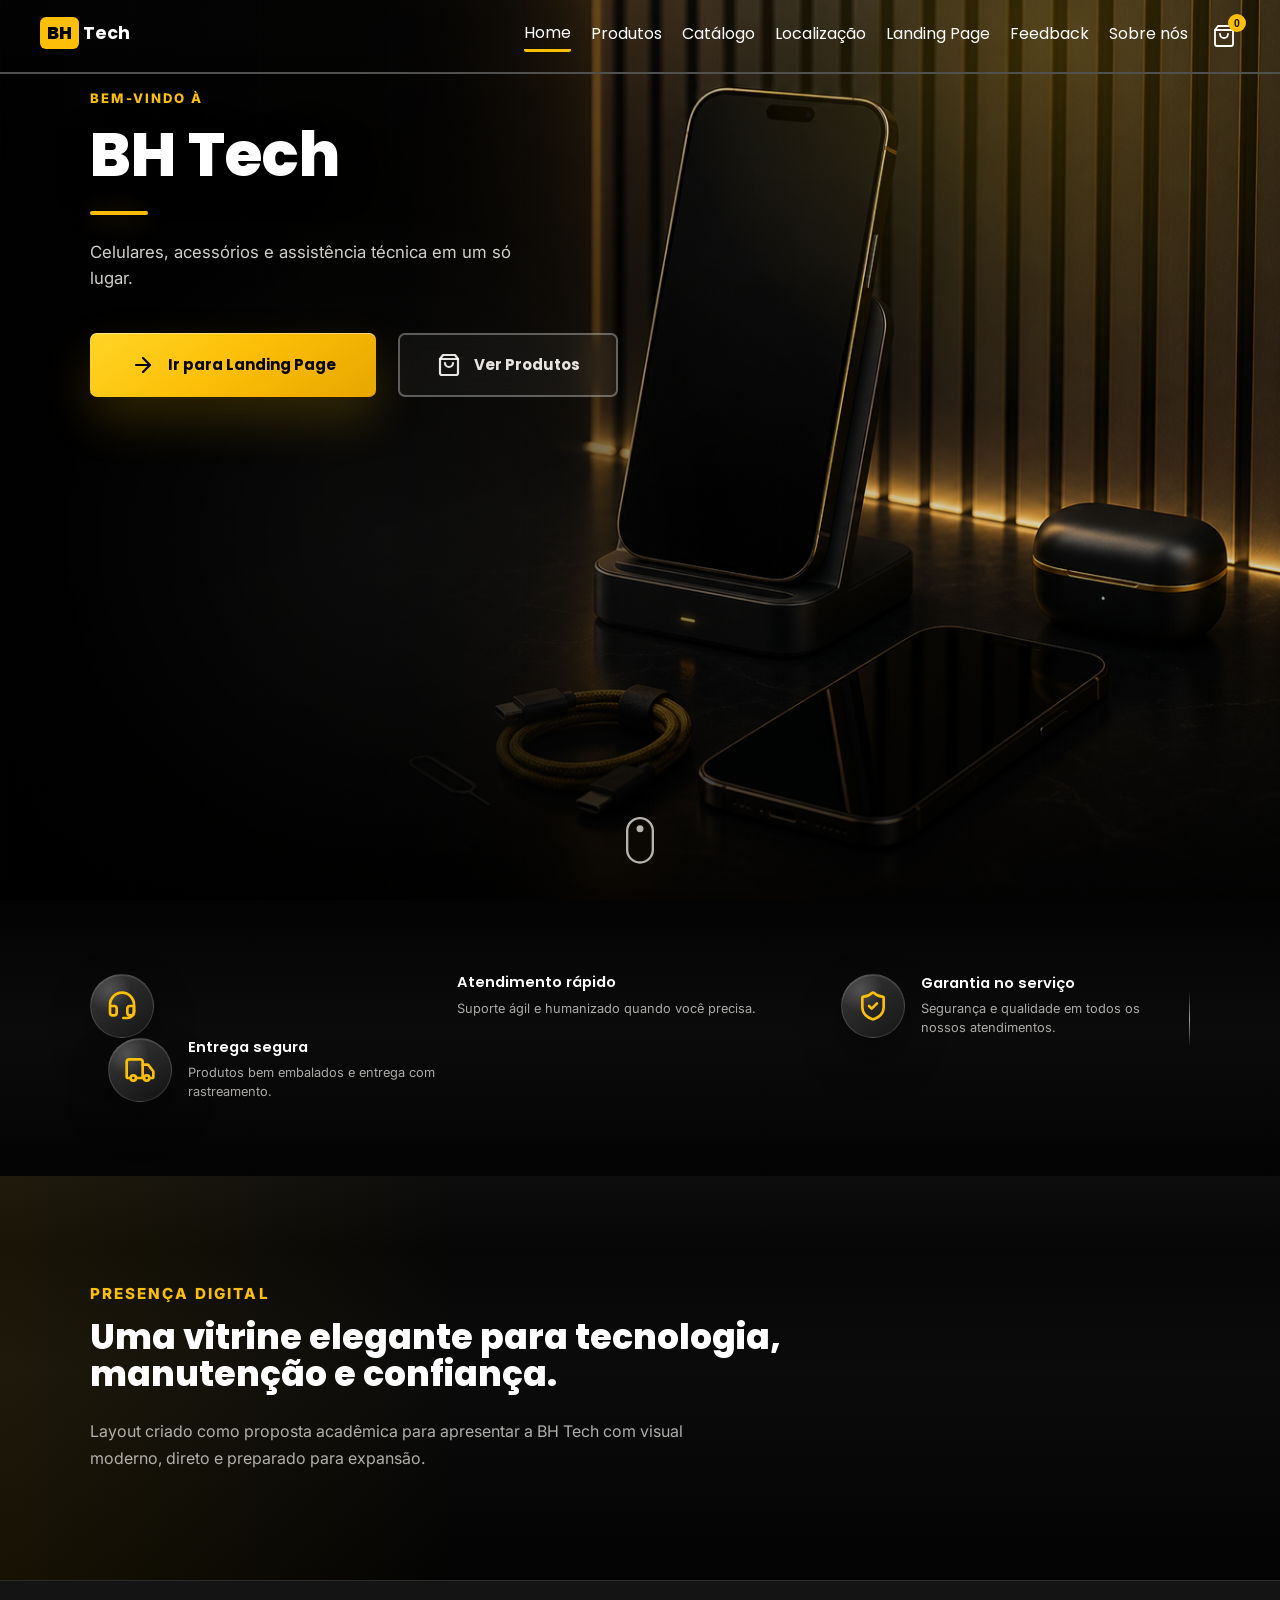
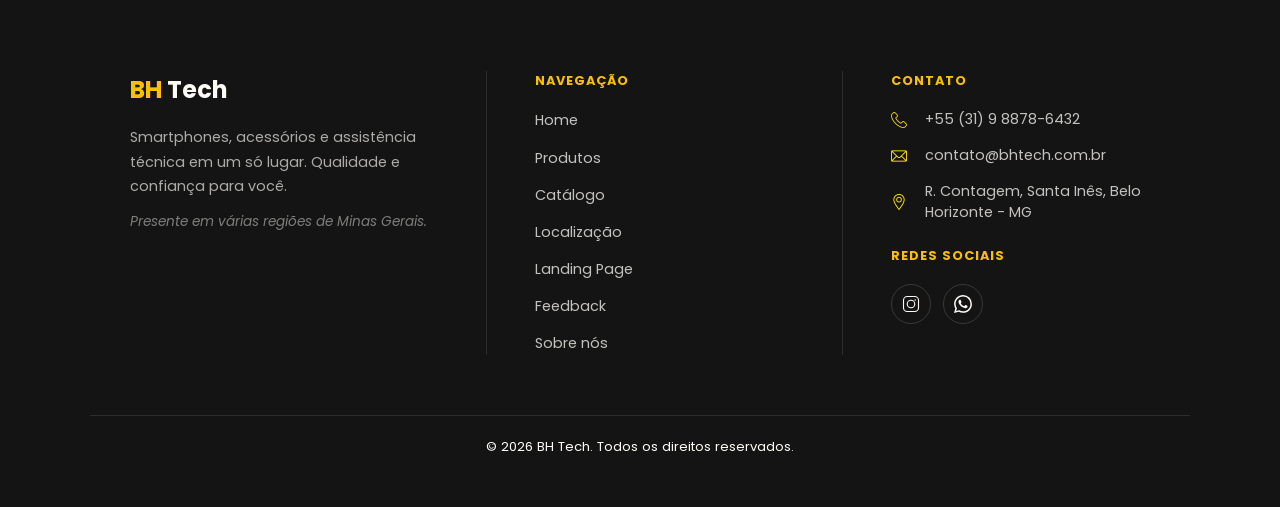
==== commit 9cfa046c: "consertando padding e outros ajustes" ====
--- a/index.html
+++ b/index.html
@@ -47,7 +47,7 @@
         </div>
     </main>
 
-    <section class="section-experiences" id="produtos" aria-label="Diferenciais da BH Celular">
+    <section class="section-experiences" id="produtos" aria-label="Diferenciais da BH Tech>
         <article class="section-card section-atendimento">
             <div class="section-icon" aria-hidden="true">
                 <svg viewBox="0 0 24 24">
--- a/styles/global.css
+++ b/styles/global.css
@@ -26,11 +26,12 @@
 /* indicador que a pessoa pode scrollar a pagina */
 .scroll-indicator {
     position: absolute;
-    bottom: 60px;
+    bottom: clamp(20px, 4vh, 60px);
     left: 50%;
     transform: translateX(-50%);
-    width: 28px;
+    width: clamp(22px, 2.5vw, 28px);
     opacity: 0.7;
+    z-index: 2;
 }
 
 .scroll-indicator svg rect {
@@ -51,17 +52,11 @@
     min-height: 100vh;
 }
 
-/* padrao das paginas*/
-.page-hero {
-    width: min(1180px, calc(100% - 44px));
-    margin: 0 auto;
-    padding: clamp(100px, 14vh, 140px) 0 clamp(24px, 4vh, 48px);
-}
-
-.page-container {
-    width: min(1180px, calc(100% - 44px));
-    margin: 0 auto;
-    padding-bottom: clamp(48px, 8vh, 80px);
+/* padding padrao global */
+.page-main {
+    width: min(1260px, calc(100% - 44px));
+    margin: 5rem auto 0 auto;
+    padding: clamp(34px, 5vh, 66px) 0 78px;
 }
 
 .page-section {
@@ -71,9 +66,9 @@
 .page-bg {
     min-height: 100vh;
     background:
-        radial-gradient(circle at 78% 2%, rgba(252, 191, 7, 0.14), transparent 30rem),
-        radial-gradient(circle at 8% 0%, rgba(255, 252, 248, 0.05), transparent 20rem),
-        linear-gradient(150deg, #020202 0%, #0b0b0b 48%, #030303 100%);
+    radial-gradient(circle at 78% 2%, rgba(252, 191, 7, 0.14), transparent 30rem),
+    radial-gradient(circle at 8% 0%, rgba(255, 252, 248, 0.05), transparent 20rem),
+    linear-gradient(150deg, #020202 0%, #0b0b0b 48%, #030303 100%);
 }
 
 .page-hero-kicker {
--- a/styles/header.css
+++ b/styles/header.css
@@ -113,7 +113,7 @@
     100% { transform: scale(1); }
 }
 
-/* ===== MINI CARRINHO ===== */
+/* pop-up do carrinho */
 .mini-cart {
     position: fixed;
     top: 70px;
@@ -251,7 +251,7 @@
 .mini-cart-extra {
     padding: 8px 20px;
     font-size: 0.78rem;
-    color: color-mix(in srgb, var(--cor-cinza-branco) 55%, transparent);
+    color: var(--cor-cinza-branco);
     text-align: center;
     border-top: 1px solid color-mix(in srgb, var(--cor-cinza-claro) 20%, transparent);
 }
@@ -329,6 +329,7 @@
     display: flex;
     align-items: center;
     gap: 8px;
+    border-bottom: none !important;
 }
 
 .logo-badge {
@@ -337,7 +338,13 @@
     font-weight: 800;
     padding: 4px 7px;
     border-radius: 6px;
-}
+    border-bottom: none !important;
+}
+
+.logo-badge:hover{
+    border-bottom: none !important;
+}
+
 .cart-toast {
     position: fixed;
     top: 90px;
@@ -426,6 +433,7 @@
         background-color: var(--cor-preta, #141414);
         padding: 20px 40px;
         gap: 25px 40px;
+        align-items: flex-start;
     }
 
     #nav.aberto {
--- a/styles/home.css
+++ b/styles/home.css
@@ -159,15 +159,15 @@
 
 .main-container {
     position: relative;
-    min-height: 105vh;
+    min-height: 100vh;
     isolation: isolate;
     display: flex;
     align-items: flex-start;
-    padding: clamp(108px, 15.2vh, 178px) clamp(24px, 7.05vw, 136px) clamp(80px, 12vh, 140px);
+    padding: clamp(108px, 15.2vh, 178px) clamp(24px, 7.05vw, 136px) clamp(100px, 14vh, 160px);
     background:
-        linear-gradient(90deg, rgba(0, 0, 0, 0.98) 0%, rgba(0, 0, 0, 0.88) 32%, rgba(0, 0, 0, 0.22) 58%, rgba(0, 0, 0, 0.08) 100%),
-        linear-gradient(180deg, rgba(0, 0, 0, 0) 58%, rgba(0, 0, 0, 0.88) 100%),
-        url("../images/fundo-home.png") center right / cover no-repeat;
+    linear-gradient(90deg, rgba(0, 0, 0, 0.98) 0%, rgba(0, 0, 0, 0.88) 32%, rgba(0, 0, 0, 0.22) 58%, rgba(0, 0, 0, 0.08) 100%),
+    linear-gradient(180deg, rgba(0, 0, 0, 0) 58%, rgba(0, 0, 0, 0.88) 100%),
+    url("../images/fundo-home.png") center right / cover no-repeat;
 }
 
 .main-container::before {
@@ -486,7 +486,7 @@
     }
 
     .main-container {
-        padding: 138px clamp(96px, 6.9vw, 136px) 220px;
+        padding: 138px clamp(96px, 6.9vw, 136px) clamp(100px, 14vh, 160px);
         background-position: center, center, right center;
     }
 
@@ -596,7 +596,7 @@
 
     .main-container {
         padding-top: clamp(72px, 10vh, 118px);
-        padding-bottom: clamp(80px, 12vh, 140px);
+        padding-bottom: clamp(100px, 14vh, 160px);
     }
 
     .section-experiences {
@@ -679,7 +679,8 @@
 
     .main-container {
         padding-top: 104px;
-        min-height: 120vh;
+        padding-bottom: clamp(100px, 14vh, 160px);
+        min-height: 100vh;
         background-position: 58% center;
     }
 
@@ -752,7 +753,7 @@
 
     .main-container {
         min-height: 100vh;
-        padding: 72px 22px 72px;
+        padding: 72px 22px 100px;
         background:
             linear-gradient(90deg, rgba(0, 0, 0, 0.98) 0%, rgba(0, 0, 0, 0.8) 48%, rgba(0, 0, 0, 0.24) 100%),
             linear-gradient(180deg, rgba(0, 0, 0, 0.1) 48%, rgba(0, 0, 0, 0.92) 100%),
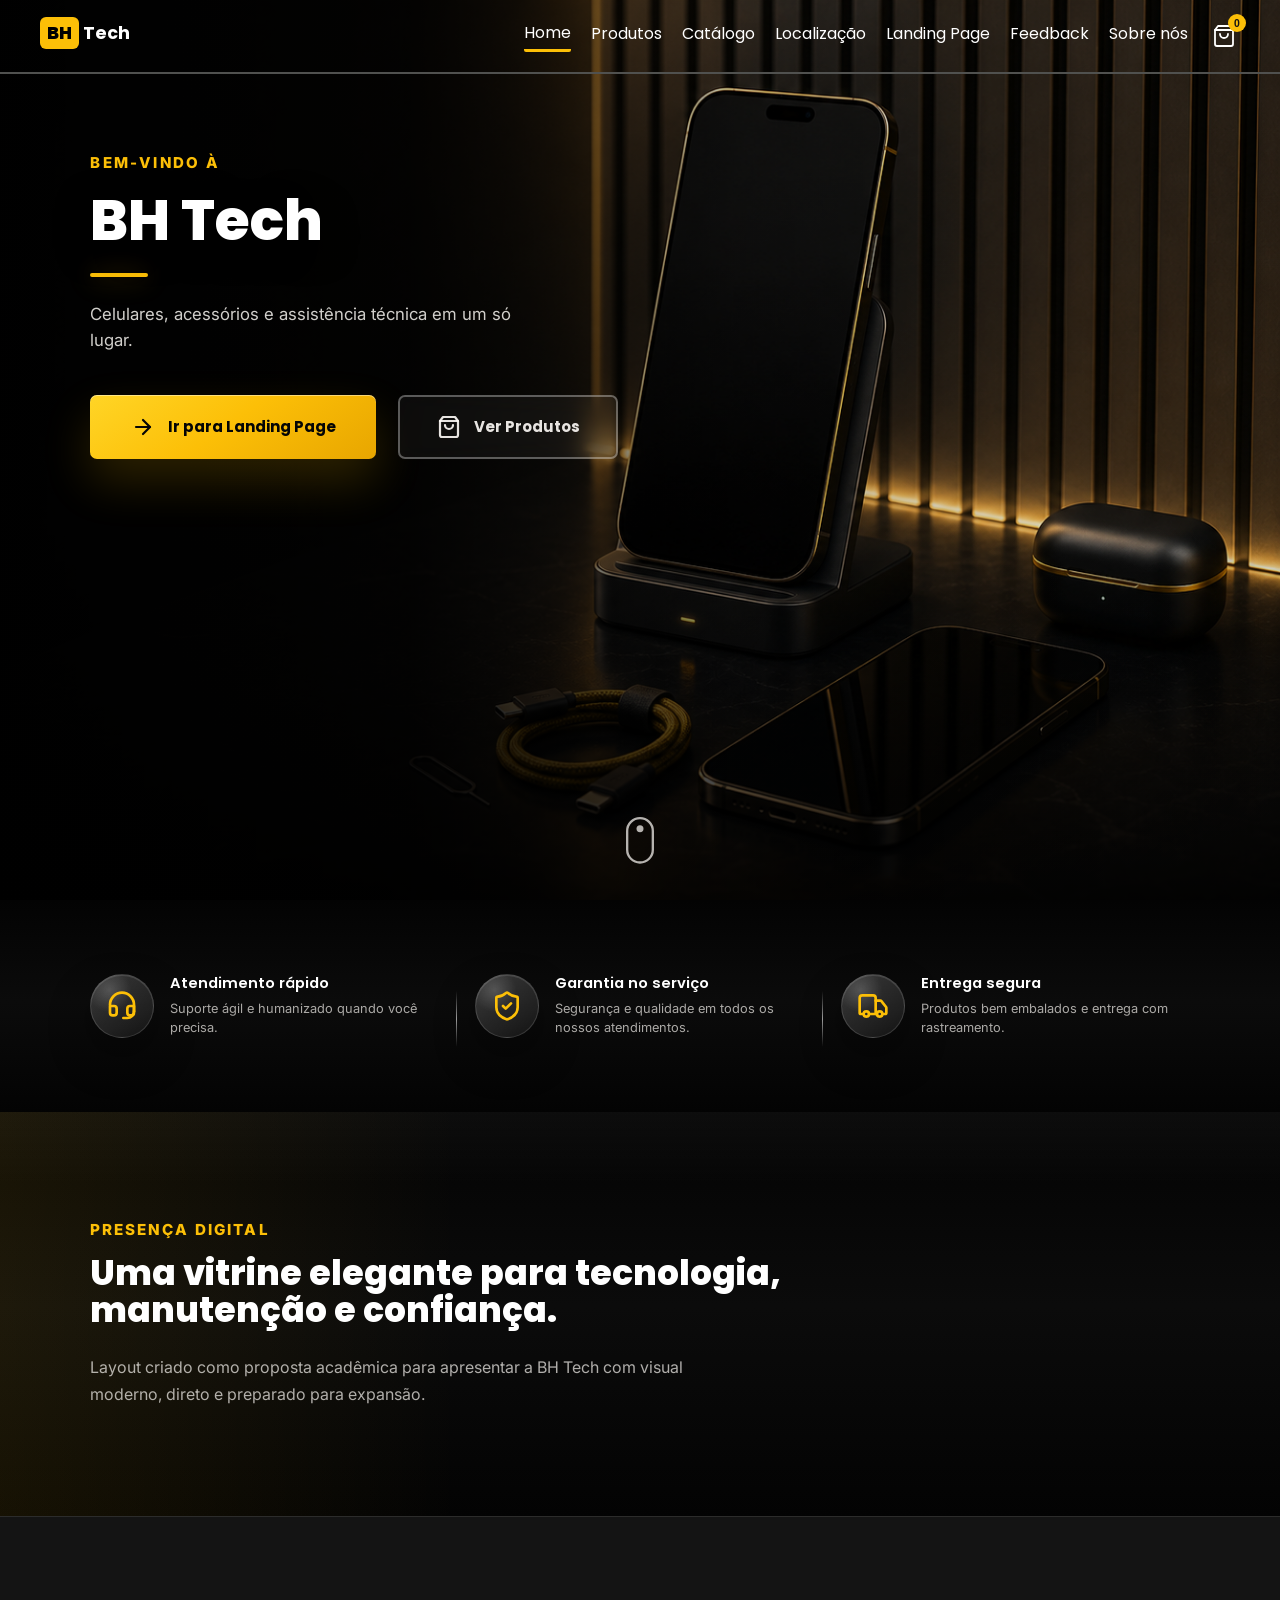
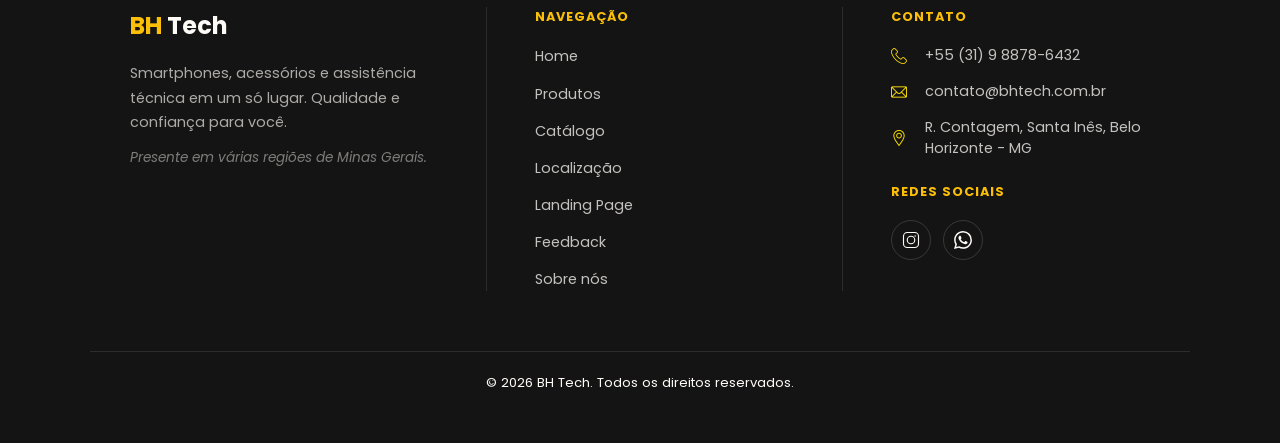
==== commit cd2b856a: "ajustando as paginas" ====
--- a/index.html
+++ b/index.html
@@ -47,7 +47,7 @@
         </div>
     </main>
 
-    <section class="section-experiences" id="produtos" aria-label="Diferenciais da BH Tech>
+    <section class="section-experiences" id="produtos" aria-label="Diferenciais da BH Tech">
         <article class="section-card section-atendimento">
             <div class="section-icon" aria-hidden="true">
                 <svg viewBox="0 0 24 24">
--- a/styles/home.css
+++ b/styles/home.css
@@ -160,7 +160,6 @@
 .main-container {
     position: relative;
     min-height: 100vh;
-    isolation: isolate;
     display: flex;
     align-items: flex-start;
     padding: clamp(108px, 15.2vh, 178px) clamp(24px, 7.05vw, 136px) clamp(100px, 14vh, 160px);
@@ -500,11 +499,6 @@
         margin-bottom: 18px;
     }
 
-    .main-title {
-        font-size: clamp(4.8rem, 4.45vw, 5.4rem);
-        font-weight: 740;
-    }
-
     .main-title-bar {
         width: 54px;
         height: 4px;
@@ -597,6 +591,24 @@
     .main-container {
         padding-top: clamp(72px, 10vh, 118px);
         padding-bottom: clamp(100px, 14vh, 160px);
+    }
+
+    .main-content {
+        margin-top: 4rem;
+        width: min(700px, 100%);
+    }
+
+    .main-uptitle {
+        font-size: 0.94rem;
+        margin-bottom: 18px;
+    }
+
+    .main-title {
+        font-size: clamp(3rem, 4.45vw, 4.8rem);
+        font-weight: 740;
+        line-height: 1.02;
+        letter-spacing: 0;
+        text-shadow: 0 8px 34px rgba(0, 0, 0, 0.58);
     }
 
     .section-experiences {
@@ -691,17 +703,11 @@
 
     .section-experiences {
         grid-template-columns: 1fr;
-        background: linear-gradient(180deg, #030303 0%, #0B0B0B 48%, #030303 100%);
-        grid-template-columns: minmax(0, 900px);
-        justify-content: center;
-        align-content: center;
-        padding:
-            clamp(48px, 8vh, 96px) clamp(24px, 7vw, 136px);
+        padding: clamp(48px, 8vh, 96px) clamp(24px, 7vw, 136px);
         gap: 24px;
     }
 
-    .section-card,
-    .section-card:first-child {
+    .section-card {
         padding: 22px 0;
     }
 
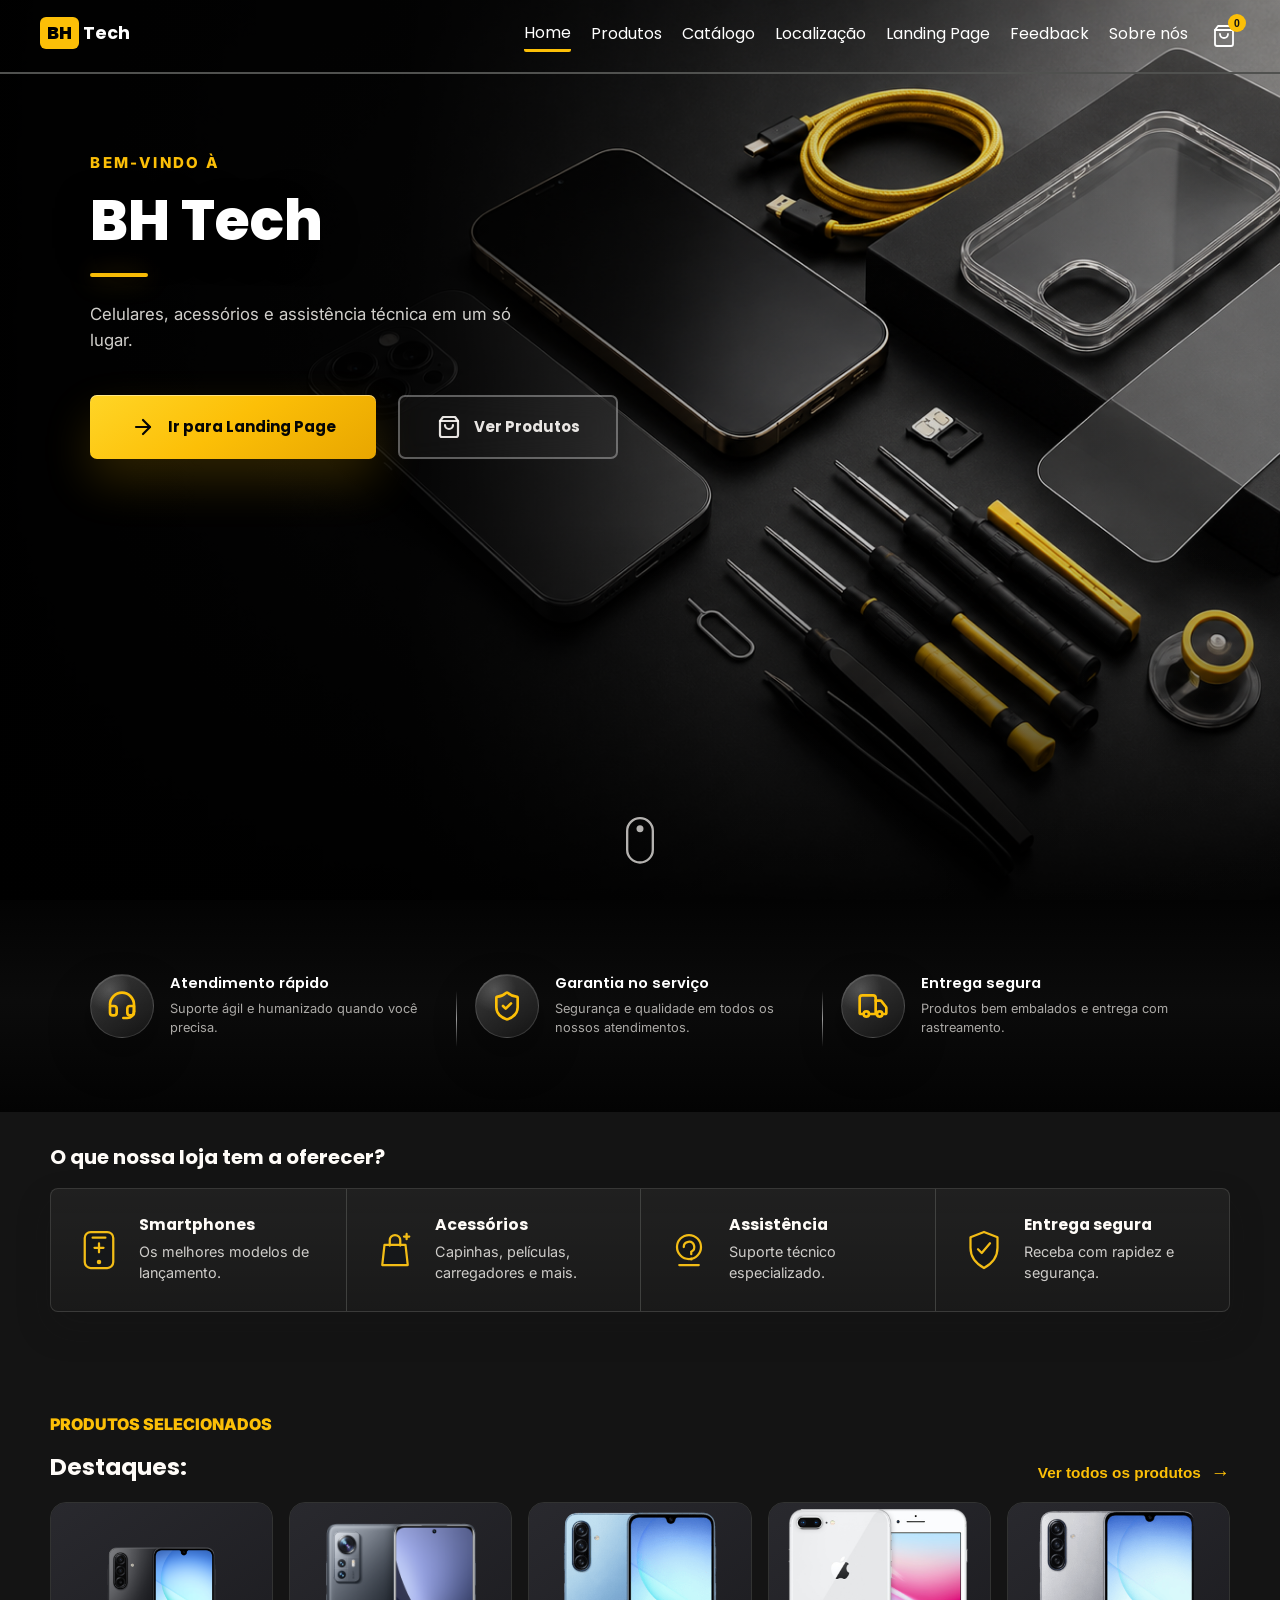
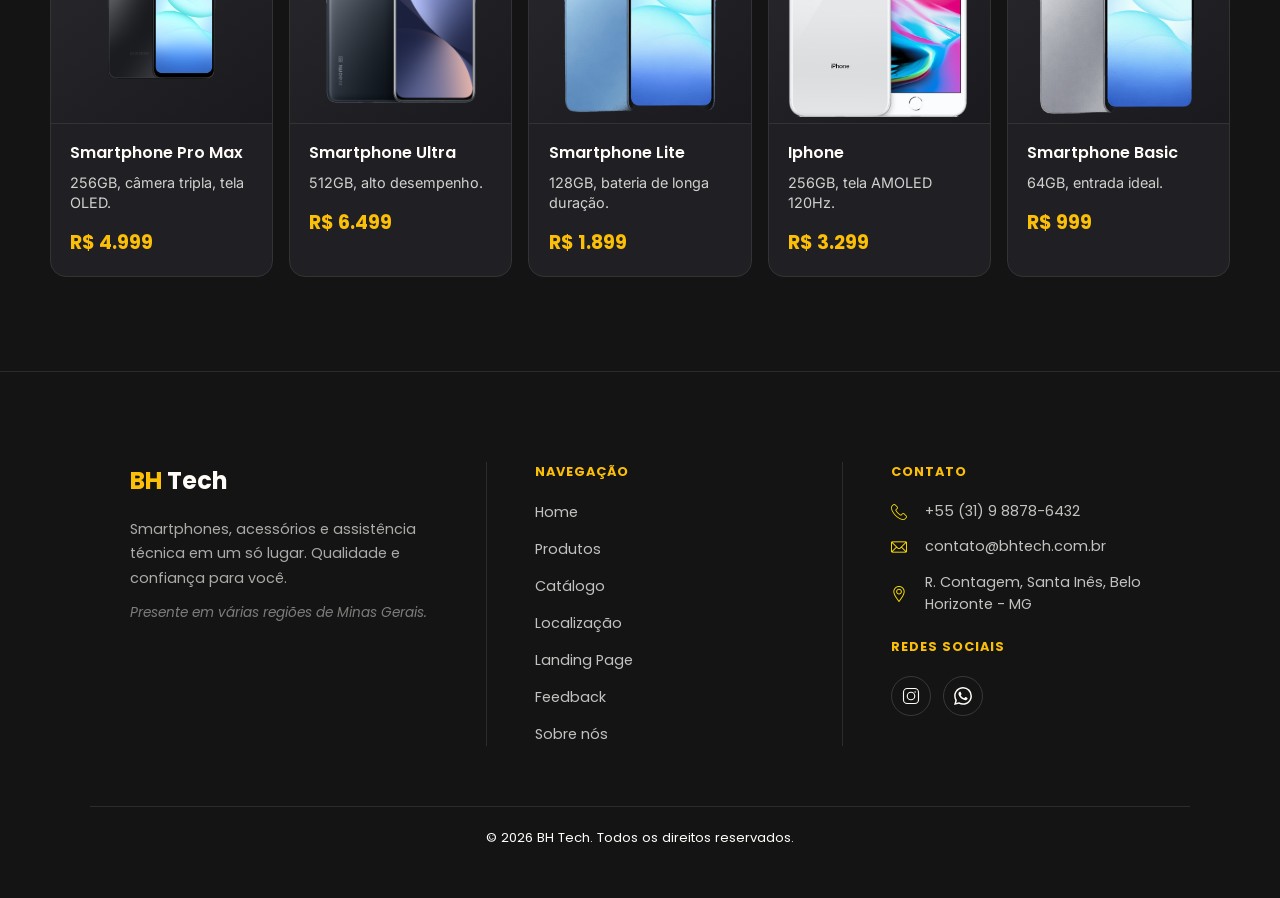
==== commit 9c2b7596: "Mudanças na home feita em outra branch por motivos externos" ====
--- a/index.html
+++ b/index.html
@@ -8,6 +8,7 @@
     <link rel="stylesheet" href="styles/global.css">
     <link rel="stylesheet" href="styles/header.css">
     <link rel="stylesheet" href="styles/footer.css">
+    <link rel="stylesheet" href="styles/products.css">
     <link rel="stylesheet" href="styles/home.css">
 </head>
 
@@ -41,8 +42,8 @@
 
         <div class="scroll-indicator" aria-hidden="true">
             <svg viewBox="0 0 24 40" fill="none" xmlns="http://www.w3.org/2000/svg">
-                <rect x="1" y="1" width="22" height="38" rx="11" stroke="#FFFCF8" stroke-width="2"/>
-                <circle class="scroll-dot" cx="12" cy="10" r="3" fill="#FFFCF8"/>
+                <rect x="1" y="1" width="22" height="38" rx="11" stroke="#FFFCF8" stroke-width="2" />
+                <circle class="scroll-dot" cx="12" cy="10" r="3" fill="#FFFCF8" />
             </svg>
         </div>
     </main>
@@ -66,7 +67,9 @@
         <article class="section-card">
             <div class="section-icon" aria-hidden="true">
                 <svg viewBox="0 0 24 24">
-                    <path d="M20 13c0 5-3.5 7.5-7.66 8.95a1 1 0 0 1-.68 0C7.5 20.5 4 18 4 13V6a1 1 0 0 1 1-1c2 0 4.5-1.2 6.24-2.72a1.17 1.17 0 0 1 1.52 0C14.51 3.81 17 5 19 5a1 1 0 0 1 1 1Z"></path>
+                    <path
+                        d="M20 13c0 5-3.5 7.5-7.66 8.95a1 1 0 0 1-.68 0C7.5 20.5 4 18 4 13V6a1 1 0 0 1 1-1c2 0 4.5-1.2 6.24-2.72a1.17 1.17 0 0 1 1.52 0C14.51 3.81 17 5 19 5a1 1 0 0 1 1 1Z">
+                    </path>
                     <path d="m9 12 2 2 4-4"></path>
                 </svg>
             </div>
@@ -93,13 +96,56 @@
         </article>
     </section>
 
-    <section class="landing-preview" id="landingpage">
-        <div class="landing-preview-inner">
-            <p class="preview-kicker">Presença digital</p>
-            <h2>Uma vitrine elegante para tecnologia, manutenção e confiança.</h2>
-            <p>Layout criado como proposta acadêmica para apresentar a BH Tech com visual moderno, direto e preparado para expansão.</p>
+    <section class="section-benefits" aria-labelledby="benefits-title">
+
+        <h2 id="benefits-title" class="section-benefits-title">O que nossa loja tem a oferecer?</h2>
+        <div class="section-benefits-container">
+            <article class="section-benefits-item">
+                <img class="section-benefits-image" src="../images/icon-smartphones.svg" alt="">
+                <div>
+                    <h3 class="section-benefits-item-title">Smartphones</h3>
+                    <p class="section-benefits-item-description">Os melhores modelos de lançamento.</p>
+                </div>
+            </article>
+            <article class="section-benefits-item">
+                <img class="section-benefits-image" src="../images/icon-accessories.svg" alt="">
+                <div>
+                    <h3 class="section-benefits-item-title">Acessórios</h3>
+                    <p class="section-benefits-item-description">Capinhas, películas, carregadores e mais.</p>
+                </div>
+            </article>
+            <article class="section-benefits-item">
+                <img class="section-benefits-image" src="../images/icon-support.svg" alt="">
+                <div>
+                    <h3 class="section-benefits-item-title">Assistência</h3>
+                    <p class="section-benefits-item-description">Suporte técnico especializado.</p>
+                </div>
+            </article>
+            <article class="section-benefits-item">
+                <img class="section-benefits-image" src="../images/icon-delivery.svg" alt="">
+                <div>
+                    <h3 class="section-benefits-item-title">Entrega segura</h3>
+                    <p class="section-benefits-item-description">Receba com rapidez e segurança.</p>
+                </div>
+            </article>
         </div>
     </section>
+
+    <section id="destaques" class="section-highlights" aria-labelledby="highlights-title">
+
+        <div class="section-highlights-header">
+            <div>
+                <p class="section-kicker">Produtos selecionados</p>
+                <h2 id="highlights-title" class="section-highlights-title">Destaques:</h2>
+            </div>
+            <a class="section-highlights-description" href="products.html" aria-label="Ver todos os produtos">
+                Ver todos os produtos
+                <span aria-hidden="true">→</span>
+            </a>
+        </div>
+        <div id="highlight-products" class="section-highlights-container-cards" aria-live="polite"></div>
+    </section>
+
 
     <div id="footer-container"></div>
 
@@ -122,6 +168,8 @@
                 loadScript("/js/cart.js", () => loadScript("/js/miniCart.js", () => loadScript("js/header.js")));
             });
     </script>
+    <script src="/js/products.js"></script>
+    <script src="/js/home.js"></script>
 </body>
 
-</html>
+</html>
--- a/styles/products.css
+++ b/styles/products.css
@@ -0,0 +1,795 @@
+
+
+.catalog-main { 
+    width: min(1180px, calc(100% - clamp(1.5rem, 4vw, 3rem)));
+    margin: clamp(1.5rem, 3vh, 3rem) auto 0 auto;
+    padding-bottom: clamp(1.5rem, 3vh, 2.5rem);
+}
+
+.catalog-hero { margin-bottom: clamp(0.75rem, 1.5vh, 1rem); }
+
+.catalog-kicker { 
+    color: #FCBF07;
+    font-size: clamp(0.65rem, 1.5vw, 0.78rem);
+    font-weight: 800;
+    letter-spacing: 0.14em;
+    text-transform: uppercase;
+    margin-bottom: clamp(0.5rem, 1vh, 0.75rem);
+}
+.catalog-kicker-inter { 
+    font-family: 'Inter', sans-serif;
+    font-size: var(--texto-sm);
+}
+
+.catalog-title-poppins {
+    color: #fff;
+    font-family: 'Poppins', sans-serif;
+    font-size: clamp(1.75rem, 4vw, 3.6rem);
+    font-weight: 740;
+    line-height: 1.05;
+    margin-bottom: clamp(0.5rem, 1vh, 0.75rem);
+}
+
+.catalog-subtitle-inter {
+    max-width: 680px;
+    color: rgba(255, 252, 248, 0.72);
+    font-family: 'Inter', sans-serif;
+    font-size: clamp(0.85rem, 2vw, 1rem);
+    line-height: 1.65;
+    padding-bottom: 10px;
+}
+
+h1, h2, h3 { font-family: 'Poppins', sans-serif; }
+
+.products-controls{
+    width: min(980px, calc(100% - clamp(1.5rem, 4vw, 3rem)));
+    margin: 0 auto clamp(0.75rem, 1.5vh, 1rem) auto;
+    display: flex;
+    flex-direction: row;
+    gap: 40px;
+    max-width: 1300px;
+    margin: 0 auto;
+    margin-top: 20px;
+}
+
+.products-controls .search-wrap{
+    width: 100%;
+    max-width: 760px;
+    display: flex;
+    align-items: center;
+    gap: clamp(0.5rem, 1vw, 0.75rem);
+    padding: clamp(0.65rem, 1.5vh, 0.85rem) clamp(0.75rem, 2vw, 1rem);
+    border-radius: clamp(0.75rem, 2vw, 1rem);
+    border: 1px solid rgba(255,255,255,0.08);
+    background: rgba(255,255,255,0.02);
+}
+
+.products-controls .search-icon{
+    color: rgba(255,252,248,0.65);
+    font-size: clamp(1rem, 2vw, 1.125rem);
+    flex-shrink: 0;
+}
+
+.products-controls #products-search{
+    width: 100%;
+    background: transparent;
+    outline: none;
+    color: #fff;
+    font-family: 'Inter', sans-serif;
+    font-size: clamp(0.85rem, 2vw, 0.98rem);
+    border: none;
+}
+
+.products-controls .search-wrap{
+    width: 100%;
+    max-width: 760px;
+    display: flex;
+    align-items: center;
+    gap: clamp(0.5rem, 1vw, 0.75rem);
+    padding: clamp(0.65rem, 1.5vh, 0.85rem) clamp(0.75rem, 2vw, 1rem);
+    border-radius: clamp(0.75rem, 2vw, 1rem);
+    border: 1px solid rgba(255,255,255,0.08);
+    background: rgba(255,255,255,0.02);
+}
+
+.products-controls .search-icon{
+    color: rgba(255,252,248,0.65);
+    font-size: clamp(1rem, 2vw, 1.125rem);
+    flex-shrink: 0;
+}
+
+.products-controls #products-search{
+    width: 100%;
+    background: transparent;
+    outline: none;
+    color: #fff;
+    font-family: 'Inter', sans-serif;
+    font-size: clamp(0.85rem, 2vw, 0.98rem);
+    border: none;
+}
+
+.products-controls #products-search::placeholder{ color: rgba(255,252,248,0.45); }
+
+.sidebar {
+    width: clamp(220px, 25vw, 280px);
+    display: flex;
+    flex-direction: column;
+    gap: 30px;
+    flex-shrink: 0;
+    position: sticky;
+    top: 90px;
+}
+
+.category-list {
+    display: flex;
+    flex-direction: column;
+    gap: clamp(0.5rem, 1vh, 0.75rem);
+}
+
+.category-btn {
+    background-color: transparent;
+    color: #FFFCF8;
+    border: 1px solid #323332;
+    padding: clamp(0.85rem, 1.5vh, 1rem) clamp(1rem, 2vw, 1.25rem);
+    border-radius: clamp(0.5rem, 1vw, 0.65rem);
+    cursor: pointer;
+    text-align: left;
+    font-size: clamp(0.85rem, 1.5vw, 1rem);
+    transition: all 0.2s ease;
+    font-weight: 500;
+}
+
+.category-btn:hover {
+    background-color: #323332;
+}
+
+.category-btn.active {
+    background-color: #FCBF07;
+    color: #000;
+    font-weight: 600;
+    border-color: #FCBF07;
+}
+
+.price-filter {
+    display: flex;
+    flex-direction: column;
+    gap: clamp(0.65rem, 1vh, 0.85rem);
+}
+
+.price-filter h3 {
+    font-size: clamp(0.9rem, 1.8vw, 1rem);
+    margin: 0 0 clamp(0.5rem, 1vh, 0.75rem) 0;
+    font-weight: 600;
+}
+
+input[type=range] {
+    accent-color: #FCBF07;
+    width: 100%;
+    cursor: pointer;
+    height: 6px;
+}
+
+.price-values {
+    display: flex;
+    justify-content: space-between;
+    font-size: clamp(0.8rem, 1.5vw, 0.95rem);
+    color: #FFFCF8;
+}
+
+.product-content {
+    flex: 1;
+    min-width: 0;
+    display: flex;
+    flex-direction: column;
+    gap: clamp(1.5rem, 2.5vh, 2rem);
+}
+
+.product-grid {
+    display: grid;
+    grid-template-columns: repeat(auto-fill, minmax(clamp(200px, 20vw, 240px), 1fr));
+    gap: clamp(1rem, 2vw, 1.5rem);
+}
+
+.product-card {
+    background-color: #202024;
+    border-radius: clamp(0.75rem, 1.5vw, 1rem);
+    border: 1px solid #323332;
+    overflow: hidden;
+    cursor: pointer;
+    transition: all 0.25s ease;
+    text-decoration: none;
+    display: block;
+}
+
+.product-card:hover {
+    text-decoration: none;
+    transform: translateY(clamp(-4px, -1vh, -6px));
+    box-shadow: 0 12px 36px rgba(0, 0, 0, 0.5), 0 0 0 1px #50514F;
+    border-color: #50514F;
+}
+
+.card-image {
+    width: 100%;
+    aspect-ratio: 1;
+    background: linear-gradient(145deg, #29292e, #1a1a1e);
+    display: flex;
+    align-items: center;
+    justify-content: center;
+    border-bottom: 1px solid #323332;
+    color: #50514F;
+}
+
+.card-image img,
+.card-product-img {
+    width: 100%;
+    height: 100%;
+    object-fit: contain;
+    display: block;
+    max-width: 100%;
+}
+
+.card-image svg {
+    stroke: currentColor;
+    width: clamp(2.5rem, 5vw, 3.5rem);
+    height: auto;
+}
+
+.card-info {
+    padding: clamp(1rem, 1.5vw, 1.25rem);
+    display: flex;
+    flex-direction: column;
+    gap: clamp(0.5rem, 1vh, 0.65rem);
+}
+
+.card-name {
+    margin: 0;
+    font-size: clamp(0.9rem, 1.8vw, 1rem);
+    font-weight: 600;
+    color: #FFFCF8;
+    font-family: 'Poppins', sans-serif;
+    line-height: 1.3;
+}
+
+.card-desc {
+    margin: 0;
+    font-size: clamp(0.8rem, 1.5vw, 0.9rem);
+    color: #FFFCF8;
+    line-height: 1.4;
+    font-family: 'Inter', sans-serif;
+    opacity: 0.8;
+}
+
+.card-price {
+    margin-top: clamp(0.35rem, 0.5vh, 0.5rem);
+    font-size: clamp(1rem, 2vw, 1.2rem);
+    font-weight: bold;
+    color: #FCBF07;
+    font-family: 'Poppins', sans-serif;
+}
+
+.empty-state {
+    grid-column: 1 / -1;
+    padding: clamp(2rem, 5vh, 3.75rem);
+    text-align: center;
+    color: #FFFCF8;
+    font-size: clamp(1rem, 2vw, 1.2rem);
+}
+
+.pagination {
+    display: flex;
+    align-items: center;
+    justify-content: center;
+    gap: clamp(0.5rem, 1vw, 1rem);
+    padding: clamp(1rem, 2vh, 1.5rem) 0;
+    margin-top: auto;
+    flex-wrap: wrap;
+}
+
+.pagination-numbers {
+    display: flex;
+    gap: clamp(0.4rem, 0.8vw, 0.65rem);
+    flex-wrap: wrap;
+    justify-content: center;
+}
+
+.pagination-btn {
+    min-width: clamp(2.4rem, 5vw, 2.75rem);
+    height: clamp(2.4rem, 5vw, 2.75rem);
+    display: flex;
+    align-items: center;
+    justify-content: center;
+    background-color: #202024;
+    color: #FFFCF8;
+    border: 1px solid #323332;
+    border-radius: clamp(0.5rem, 1vw, 0.65rem);
+    font-size: clamp(0.8rem, 1.5vw, 1rem);
+    font-weight: 600;
+    cursor: pointer;
+    transition: all 0.2s ease;
+    padding: 0;
+}
+
+.pagination-btn:hover:not(.active-page):not(:disabled) {
+    background-color: #29292e;
+    border-color: #50514F;
+    transform: translateY(clamp(-1px, -0.2vh, -2px));
+}
+
+.pagination-btn.active-page {
+    background: linear-gradient(145deg, #FFD526, #FCBF07 48%, #E8A600);
+    color: #141414;
+    border-color: #FCBF07;
+    box-shadow: 0 4px 16px rgba(252, 191, 7, 0.3);
+}
+
+.pagination-btn:disabled {
+    opacity: 0.4;
+    cursor: not-allowed;
+}
+
+.pagination-arrow {
+    display: flex;
+    align-items: center;
+}
+
+.arrow-next {
+    width: clamp(2.4rem, 5vw, 2.75rem);
+    height: clamp(2.4rem, 5vw, 2.75rem);
+    display: flex;
+    align-items: center;
+    justify-content: center;
+    background-color: #202024;
+    color: #FFFCF8;
+    border: 1px solid #323332;
+    border-radius: clamp(0.5rem, 1vw, 0.65rem);
+    cursor: pointer;
+    transition: all 0.2s ease;
+    padding: 0;
+}
+
+.arrow-next:hover:not(:disabled) {
+    background-color: #FCBF07;
+    color: #050505;
+    border-color: #FCBF07;
+    transform: translateX(clamp(1px, 0.2vw, 2px));
+}
+
+.arrow-next:disabled {
+    opacity: 0.4;
+    cursor: not-allowed;
+}
+
+.arrow-next svg {
+    stroke: currentColor;
+    width: clamp(1rem, 2vw, 1.25rem);
+    height: auto;
+}
+
+.modal {
+    display: none;
+    position: fixed;
+    top: 0;
+    left: 0;
+    width: 100%;
+    height: 100%;
+    background-color: rgba(0, 0, 0, 0.85);
+    z-index: 1000;
+    justify-content: center;
+    align-items: center;
+    padding: clamp(1rem, 2vw, 1.5rem);
+}
+
+.modal-content {
+    background-color: #202024;
+    border: 1px solid #323238;
+    border-radius: clamp(0.75rem, 1.5vw, 1rem);
+    width: 100%;
+    max-width: 500px;
+    padding: clamp(1.5rem, 2vh, 2rem);
+    position: relative;
+    display: flex;
+    flex-direction: column;
+    gap: clamp(1rem, 2vh, 1.5rem);
+    box-shadow: 0 8px 32px rgba(0, 0, 0, 0.5);
+}
+
+.close-btn {
+    position: absolute;
+    top: clamp(0.75rem, 2vh, 1rem);
+    right: clamp(0.75rem, 2vw, 1.25rem);
+    font-size: clamp(1.5rem, 3vw, 2rem);
+    color: #FFFCF8;
+    cursor: pointer;
+    transition: color 0.2s;
+    background: none;
+    border: none;
+    padding: 0;
+    width: 2.5rem;
+    height: 2.5rem;
+    display: flex;
+    align-items: center;
+    justify-content: center;
+}
+
+.close-btn:hover {
+    color: #eab308;
+}
+
+.modal-image {
+    width: 100%;
+    aspect-ratio: 16 / 10;
+    background-color: #29292e;
+    border-radius: clamp(0.5rem, 1vw, 0.75rem);
+}
+
+.modal-info {
+    display: flex;
+    flex-direction: column;
+    gap: clamp(1rem, 1.5vh, 1.25rem);
+}
+
+.modal-info h2 {
+    margin: 0;
+    font-size: clamp(1.2rem, 2.5vw, 1.5rem);
+    line-height: 1.3;
+}
+
+.modal-info p {
+    margin: 0;
+    color: #FFFCF8;
+    font-size: clamp(0.95rem, 1.8vw, 1.05rem);
+    line-height: 1.5;
+}
+
+.buy-btn {
+    display: inline-flex;
+    align-items: center;
+    justify-content: center;
+    gap: clamp(0.5rem, 1vw, 0.75rem);
+    background-color: #eab308;
+    color: #121214;
+    text-decoration: none;
+    font-weight: bold;
+    padding: clamp(0.9rem, 1.5vh, 1rem) clamp(1rem, 2vw, 1.25rem);
+    border-radius: clamp(0.5rem, 1vw, 0.65rem);
+    font-size: clamp(0.9rem, 1.8vw, 1rem);
+    transition: background-color 0.2s;
+    margin-top: clamp(0.5rem, 1vh, 0.75rem);
+    border: none;
+    cursor: pointer;
+}
+
+.buy-btn:hover {
+    background-color: #FCBF07;
+}
+
+.main-container {
+    display: flex;
+    gap: clamp(2rem, 3vw, 2.5rem);
+    width: 100%;
+    margin: 0 auto;
+    padding: 0;
+}
+
+@media (max-width: 1024px) {
+    .main-container {
+        gap: clamp(1.5rem, 2.5vw, 2rem);
+    }
+
+    .sidebar {
+        width: clamp(200px, 22vw, 260px);
+    }
+
+    .product-grid {
+        grid-template-columns: repeat(auto-fill, minmax(clamp(180px, 18vw, 220px), 1fr));
+    }
+}
+
+@media (max-width: 900px) {
+    .main-container {
+        flex-direction: column;
+        gap: clamp(1.5rem, 2vh, 2rem);
+    }
+
+    .sidebar {
+        width: 100%;
+        position: static;
+        flex-direction: row;
+        flex-wrap: wrap;
+        gap: clamp(1rem, 1.5vh, 1.5rem);
+        top: auto;
+    }
+
+    .category-list {
+        flex-direction: row;
+        flex-wrap: wrap;
+        gap: clamp(0.5rem, 0.8vw, 0.75rem);
+        flex: 1;
+    }
+
+    .category-btn {
+        flex: 1;
+        min-width: clamp(100px, 20vw, 140px);
+    }
+
+    .price-filter {
+        width: 100%;
+        flex: 1 1 100%;
+    }
+
+    .product-grid {
+        grid-template-columns: repeat(auto-fill, minmax(clamp(160px, 16vw, 200px), 1fr));
+    }
+}
+
+@media (max-width: 768px) {
+    .main-container {
+        flex-direction: column;
+        padding: 0 clamp(0.5rem, 1vw, 1rem);
+    }
+
+    .sidebar {
+        flex-direction: column;
+        width: 100%;
+    }
+
+    .category-list {
+        flex-direction: row;
+        flex-wrap: wrap;
+    }
+
+    .product-grid {
+        grid-template-columns: repeat(auto-fill, minmax(clamp(140px, 14vw, 180px), 1fr));
+        gap: clamp(0.75rem, 1.5vw, 1.25rem);
+    }
+}
+
+@media (max-width: 620px) {
+    .catalog-main {
+        width: calc(100% - clamp(0.75rem, 1.5vw, 1rem));
+    }
+
+    .main-container {
+        margin-top: clamp(2rem, 4vh, 3rem);
+        gap: clamp(1rem, 1.5vh, 1.5rem);
+    }
+
+    .product-grid {
+        grid-template-columns: repeat(2, 1fr);
+        gap: clamp(0.75rem, 1.5vw, 1rem);
+    }
+
+    .category-list {
+        flex-direction: row;
+        flex-wrap: wrap;
+    }
+
+    .category-btn {
+        flex: 1;
+        min-width: clamp(80px, 35vw, 120px);
+        padding: clamp(0.65rem, 1vh, 0.85rem) clamp(0.75rem, 1.5vw, 0.95rem);
+        font-size: clamp(0.75rem, 1.2vw, 0.9rem);
+    }
+
+    .price-filter {
+        width: 100%;
+    }
+
+    .price-filter h3 {
+        font-size: clamp(0.8rem, 1.5vw, 0.9rem);
+    }
+}
+
+@media (max-width: 480px) {
+    .product-grid {
+        grid-template-columns: repeat(2, 1fr);
+        gap: clamp(0.6rem, 1vw, 0.85rem);
+    }
+
+    .card-info {
+        padding: clamp(0.8rem, 1.2vw, 1rem);
+    }
+
+    .card-name {
+        font-size: clamp(0.8rem, 1.3vw, 0.9rem);
+    }
+
+    .card-desc {
+        font-size: clamp(0.7rem, 1vw, 0.8rem);
+    }
+
+    .card-price {
+        font-size: clamp(0.9rem, 1.5vw, 1rem);
+    }
+
+    .category-btn {
+        font-size: clamp(0.7rem, 1vw, 0.8rem);
+        padding: clamp(0.6rem, 0.8vh, 0.75rem) clamp(0.6rem, 1vw, 0.8rem);
+    }
+}
+
+@media (max-width: 430px) {
+    .product-grid {
+        grid-template-columns: 1.3fr 1.3fr;
+        gap: clamp(0.5rem, 0.9vw, 0.75rem);
+    }
+
+    .card-info {
+        padding: clamp(0.7rem, 1vw, 0.9rem);
+    }
+
+    .card-name {
+        font-size: clamp(0.75rem, 1.2vw, 0.85rem);
+    }
+
+    .card-desc {
+        font-size: clamp(0.65rem, 0.9vw, 0.75rem);
+    }
+
+    .card-price {
+        font-size: clamp(0.85rem, 1.3vw, 0.95rem);
+    }
+
+    .card-image svg {
+        width: clamp(2rem, 4vw, 2.8rem);
+    }
+}
+
+@media (max-width: 412px) {
+    .product-grid {
+        grid-template-columns: repeat(2, 1fr);
+        gap: clamp(0.5rem, 0.85vw, 0.7rem);
+    }
+
+    .card-info {
+        padding: clamp(0.65rem, 0.95vw, 0.85rem);
+    }
+
+    .card-name {
+        font-size: clamp(0.7rem, 1.1vw, 0.82rem);
+    }
+
+    .card-desc {
+        font-size: clamp(0.63rem, 0.85vw, 0.73rem);
+    }
+
+    .card-price {
+        font-size: clamp(0.8rem, 1.2vw, 0.9rem);
+    }
+}
+
+@media (max-width: 390px) {
+    .sidebar {
+        width: 100%;
+        position: static;
+    }
+
+    .product-grid {
+        grid-template-columns: repeat(2, 1fr);
+        gap: clamp(0.5rem, 0.8vw, 0.68rem);
+    }
+
+    .card-info {
+        padding: clamp(0.6rem, 0.9vw, 0.8rem);
+    }
+
+    .card-name {
+        font-size: clamp(0.68rem, 1vw, 0.8rem);
+    }
+
+    .card-desc {
+        font-size: clamp(0.6rem, 0.8vw, 0.7rem);
+    }
+
+    .card-price {
+        font-size: clamp(0.78rem, 1.1vw, 0.88rem);
+    }
+
+    .card-image svg {
+        width: clamp(1.8rem, 3.5vw, 2.4rem);
+    }
+}
+
+@media (max-width: 375px) {
+    .product-grid {
+        grid-template-columns: 1fr;
+        gap: clamp(0.5rem, 0.8vw, 0.75rem);
+    }
+
+    .card-info {
+        padding: clamp(0.7rem, 1vh, 0.85rem);
+    }
+
+    .card-name {
+        font-size: clamp(0.75rem, 1.1vw, 0.9rem);
+    }
+
+    .card-desc {
+        font-size: clamp(0.65rem, 0.95vw, 0.8rem);
+    }
+
+    .card-price {
+        font-size: clamp(0.85rem, 1.3vw, 1rem);
+    }
+
+    .modal-content {
+        width: calc(100% - clamp(0.5rem, 0.8vw, 0.75rem));
+    }
+
+    .pagination-btn {
+        min-width: clamp(2rem, 4vw, 2.25rem);
+        height: clamp(2rem, 4vw, 2.25rem);
+        font-size: clamp(0.7rem, 1vw, 0.8rem);
+    }
+
+    .arrow-next {
+        width: clamp(2rem, 4vw, 2.25rem);
+        height: clamp(2rem, 4vw, 2.25rem);
+    }
+}
+
+@media (max-width: 360px) {
+    .product-grid {
+        grid-template-columns: 1fr;
+        gap: clamp(0.45rem, 0.75vw, 0.65rem);
+    }
+
+    .card-info {
+        padding: clamp(0.6rem, 0.85vw, 0.75rem);
+    }
+
+    .card-name {
+        font-size: clamp(0.68rem, 1vw, 0.8rem);
+    }
+
+    .card-desc {
+        font-size: clamp(0.6rem, 0.8vw, 0.72rem);
+    }
+
+    .card-price {
+        font-size: clamp(0.78rem, 1.1vw, 0.9rem);
+    }
+
+    .card-image svg {
+        width: clamp(1.8rem, 3vw, 2.2rem);
+    }
+
+    .pagination-btn {
+        min-width: clamp(1.9rem, 3.8vw, 2.15rem);
+        height: clamp(1.9rem, 3.8vw, 2.15rem);
+        font-size: clamp(0.65rem, 0.95vw, 0.75rem);
+    }
+
+    .main-container {
+        gap: clamp(1rem, 2vh, 1.5rem);
+    }
+}
+
+@media (max-width: 320px) {
+    .product-grid {
+        grid-template-columns: 1fr;
+    }
+
+    .main-container {
+        gap: clamp(0.75rem, 1vh, 1rem);
+        padding: 0 clamp(0.4rem, 0.8vw, 0.5rem);
+    }
+
+    .category-btn {
+        font-size: clamp(0.65rem, 0.9vw, 0.75rem);
+        padding: clamp(0.55rem, 0.7vh, 0.65rem) clamp(0.5rem, 0.8vw, 0.65rem);
+    }
+
+    .card-name {
+        font-size: clamp(0.75rem, 1.1vw, 0.85rem);
+    }
+
+    .card-price {
+        font-size: clamp(0.75rem, 1vw, 0.85rem);
+    }
+
+    .pagination-btn {
+        min-width: clamp(1.8rem, 3.5vw, 2rem);
+        height: clamp(1.8rem, 3.5vw, 2rem);
+    }
+}
--- a/styles/home.css
+++ b/styles/home.css
@@ -166,7 +166,7 @@
     background:
     linear-gradient(90deg, rgba(0, 0, 0, 0.98) 0%, rgba(0, 0, 0, 0.88) 32%, rgba(0, 0, 0, 0.22) 58%, rgba(0, 0, 0, 0.08) 100%),
     linear-gradient(180deg, rgba(0, 0, 0, 0) 58%, rgba(0, 0, 0, 0.88) 100%),
-    url("../images/fundo-home.png") center right / cover no-repeat;
+    url("../images/hero-realistic.png") center right / cover no-repeat;
 }
 
 .main-container::before {
@@ -454,6 +454,112 @@
     max-width: 1100px;
 }
 
+.section-benefits,
+.section-highlights {
+    width: min(100% - 40px, 1180px);
+    margin-top: 2rem;
+    margin-left: auto;
+    margin-right: auto;
+}
+
+.section-benefits {
+    padding: 0 0 clamp(36px, 6vw, 70px);
+}
+
+.section-benefits-title {
+    margin: 0 0 18px;
+    font-size: 1.25rem;
+    line-height: 1.3;
+}
+
+.section-benefits-container {
+    display: grid;
+    grid-template-columns: repeat(4, minmax(0, 1fr));
+    background: linear-gradient(180deg, color-mix(in srgb, var(--cor-cinza-branco) 5.5%, transparent), color-mix(in srgb, var(--cor-cinza-branco) 2.5%, transparent));
+    border: 1px solid color-mix(in srgb, var(--cor-cinza-claro) 55%, transparent);
+    border-radius: 8px;
+    box-shadow: 0 16px 34px color-mix(in srgb, var(--cor-preta) 24%, transparent);
+}
+
+.section-benefits-item {
+    display: grid;
+    grid-template-columns: 48px minmax(0, 1fr);
+    gap: 16px;
+    align-items: center;
+    min-height: 122px;
+    padding: 22px 24px;
+}
+
+.section-benefits-item+.section-benefits-item {
+    border-left: 1px solid color-mix(in srgb, var(--cor-cinza-claro) 70%, transparent);
+}
+
+.section-benefits-image {
+    width: 48px;
+    height: 48px;
+}
+
+.section-benefits-item-title {
+    margin: 0 0 6px;
+    font-size: 0.98rem;
+    line-height: 1.2;
+}
+
+.section-benefits-item-description {
+    margin: 0;
+    color: color-mix(in srgb, var(--cor-cinza-branco) 72%, var(--cor-cinza-claro));
+    font-family: var(--fonte-secundaria);
+    font-size: 0.9rem;
+    line-height: 1.5;
+}
+
+.section-highlights {
+    padding: 0 0 clamp(54px, 8vw, 94px);
+}
+
+.section-highlights-header {
+    display: flex;
+    align-items: end;
+    justify-content: space-between;
+    gap: 18px;
+    margin-bottom: 18px;
+}
+
+.section-highlights-title {
+    margin: 0;
+    font-size: 1.45rem;
+}
+
+.section-highlights-description {
+    display: inline-flex;
+    align-items: center;
+    gap: 10px;
+    color: var(--cor-amarelo);
+    font-size: 0.96rem;
+    font-weight: 900;
+    white-space: nowrap;
+}
+
+.section-highlights-description span {
+    font-size: 1.2rem;
+}
+
+.section-highlights-container-cards {
+    display: grid;
+    grid-template-columns: repeat(auto-fill, minmax(220px, 1fr));
+    gap: 16px;
+}
+
+.section-kicker {
+    margin: 0 0 16px;
+    font-family: 'inter', sans-serif;
+    color: var(--cor-amarelo);
+    font-size: 1rem;
+    font-weight: 900;
+    text-transform: uppercase;
+}
+
+
 @media (min-width: 1441px) and (min-height: 900px) {
     :root {
         --header-height: 112px;
@@ -646,9 +752,33 @@
         --header-height: 98px;
     }
 
+    .section-highlights-container-cards {
+        grid-template-columns: repeat(auto-fill, minmax(240px, 1fr));
+    }
+
     .site-header {
         min-height: var(--header-height);
         padding-block: 18px;
+    }
+
+    .section-benefits-container {
+        grid-template-columns: repeat(2, minmax(0, 1fr));
+    }
+
+    .section-benefits-item+.section-benefits-item {
+        border-left: 0;
+    }
+
+    .section-benefits-item:nth-child(even) {
+        border-left: 1px solid color-mix(in srgb, var(--cor-cinza-claro) 70%, transparent);
+    }
+
+    .section-benefits-item:nth-child(n + 3) {
+        border-top: 1px solid color-mix(in srgb, var(--cor-cinza-claro) 70%, transparent);
+    }
+
+    .section-highlights-container-cards {
+        grid-template-columns: repeat(auto-fill, minmax(240px, 1fr));
     }
 
     .brand-mark {
@@ -727,6 +857,33 @@
         --header-height: 82px;
     }
 
+    .section-highlights-header {
+        align-items: start;
+        flex-direction: column;
+    }
+
+    .section-highlights-container-cards {
+        grid-template-columns: repeat(auto-fill, minmax(220px, 1fr));
+    }
+
+    .section-benefits,
+    .section-highlights {
+        width: min(100% - 28px, 1180px);
+    }
+
+    .section-benefits-container {
+        grid-template-columns: 1fr;
+    }
+
+    .section-benefits-item,
+    .section-benefits-item:nth-child(even) {
+        border-left: 0;
+    }
+
+    .section-benefits-item:nth-child(n + 2) {
+        border-top: 1px solid color-mix(in srgb, var(--cor-cinza-claro) 70%, transparent);
+    }
+
     .main-content {
         margin-top: 6rem;
         max-width: 640px;
@@ -763,7 +920,7 @@
         background:
             linear-gradient(90deg, rgba(0, 0, 0, 0.98) 0%, rgba(0, 0, 0, 0.8) 48%, rgba(0, 0, 0, 0.24) 100%),
             linear-gradient(180deg, rgba(0, 0, 0, 0.1) 48%, rgba(0, 0, 0, 0.92) 100%),
-            url("../images/fundo-home.png") 65% center / cover no-repeat;
+            url("../images/hero-realistic.png") 65% center / cover no-repeat;
     }
 
     .main-uptitle {
@@ -861,6 +1018,10 @@
         line-height: 1.08;
     }
 
+    .section-highlights-container-cards {
+        grid-template-columns: 1fr;
+    }
+
     .main-title {
         font-size: clamp(2.55rem, 13.5vw, 3.35rem);
     }
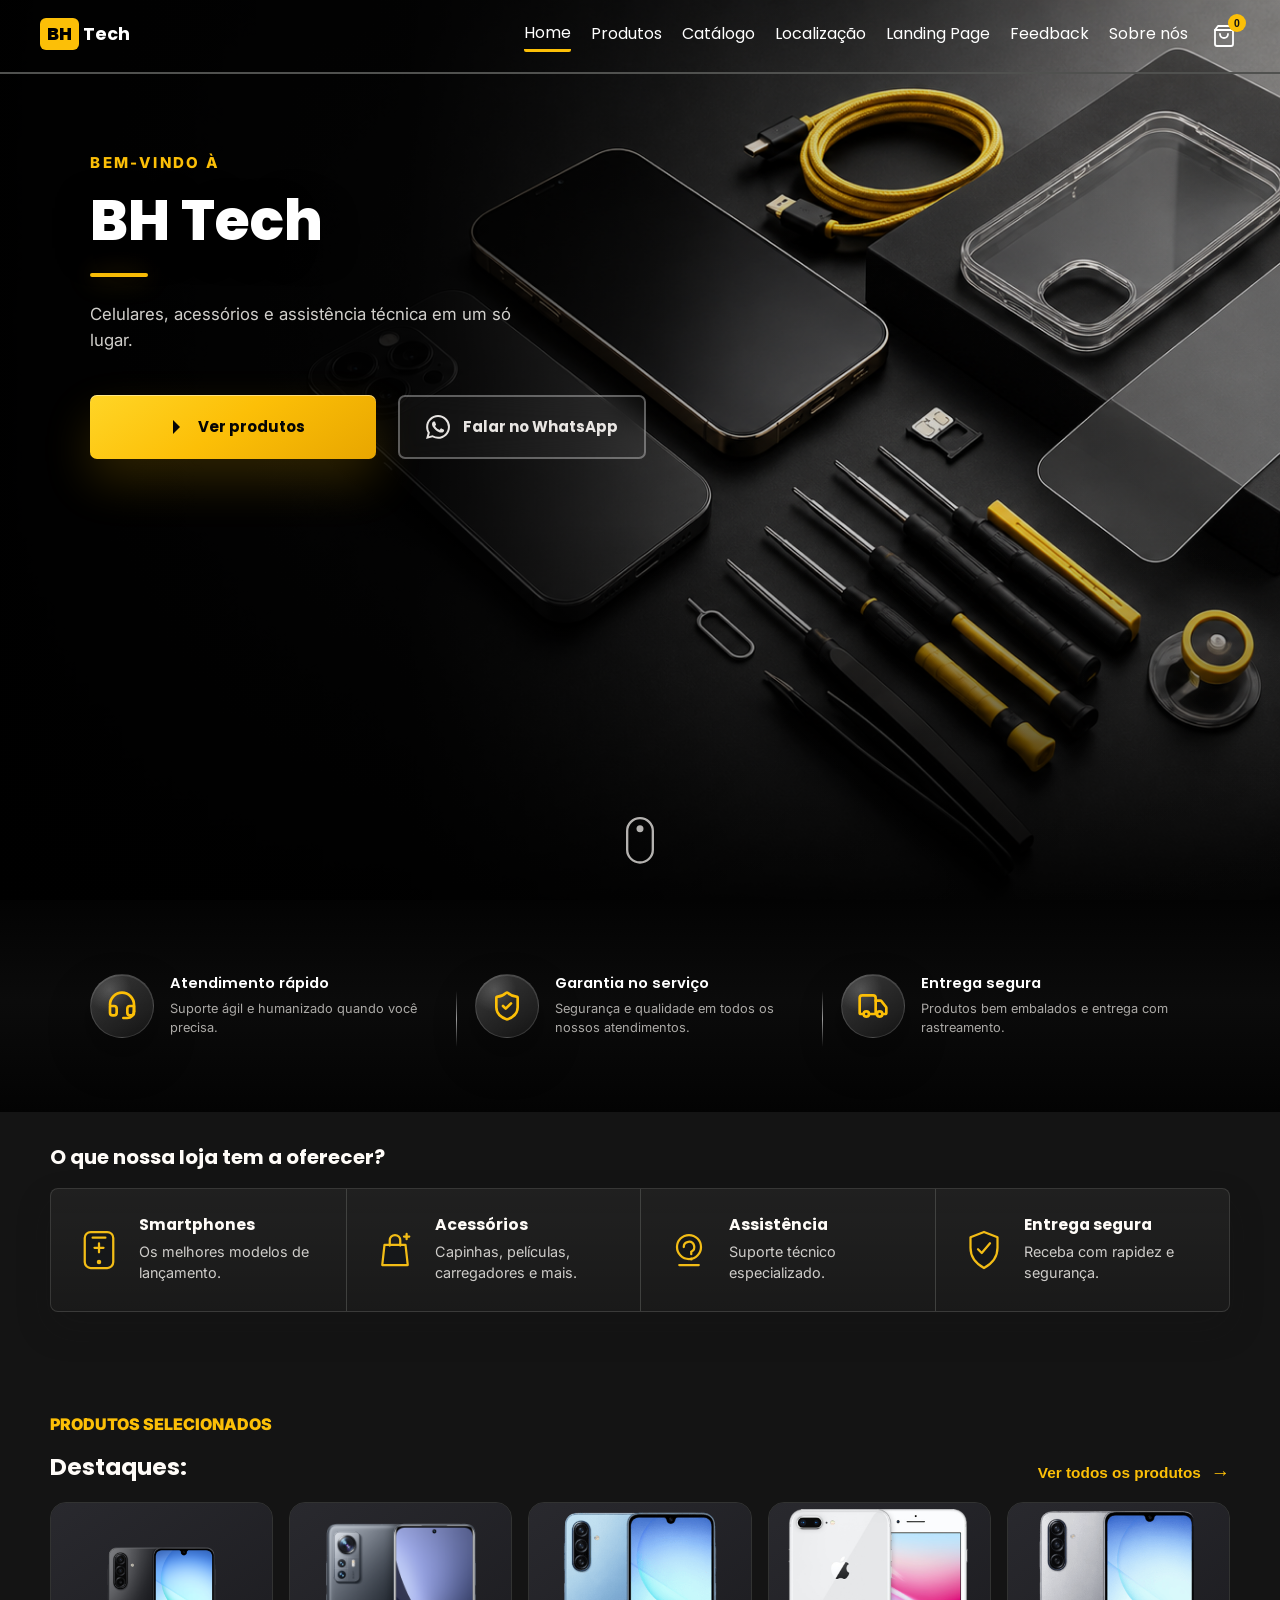
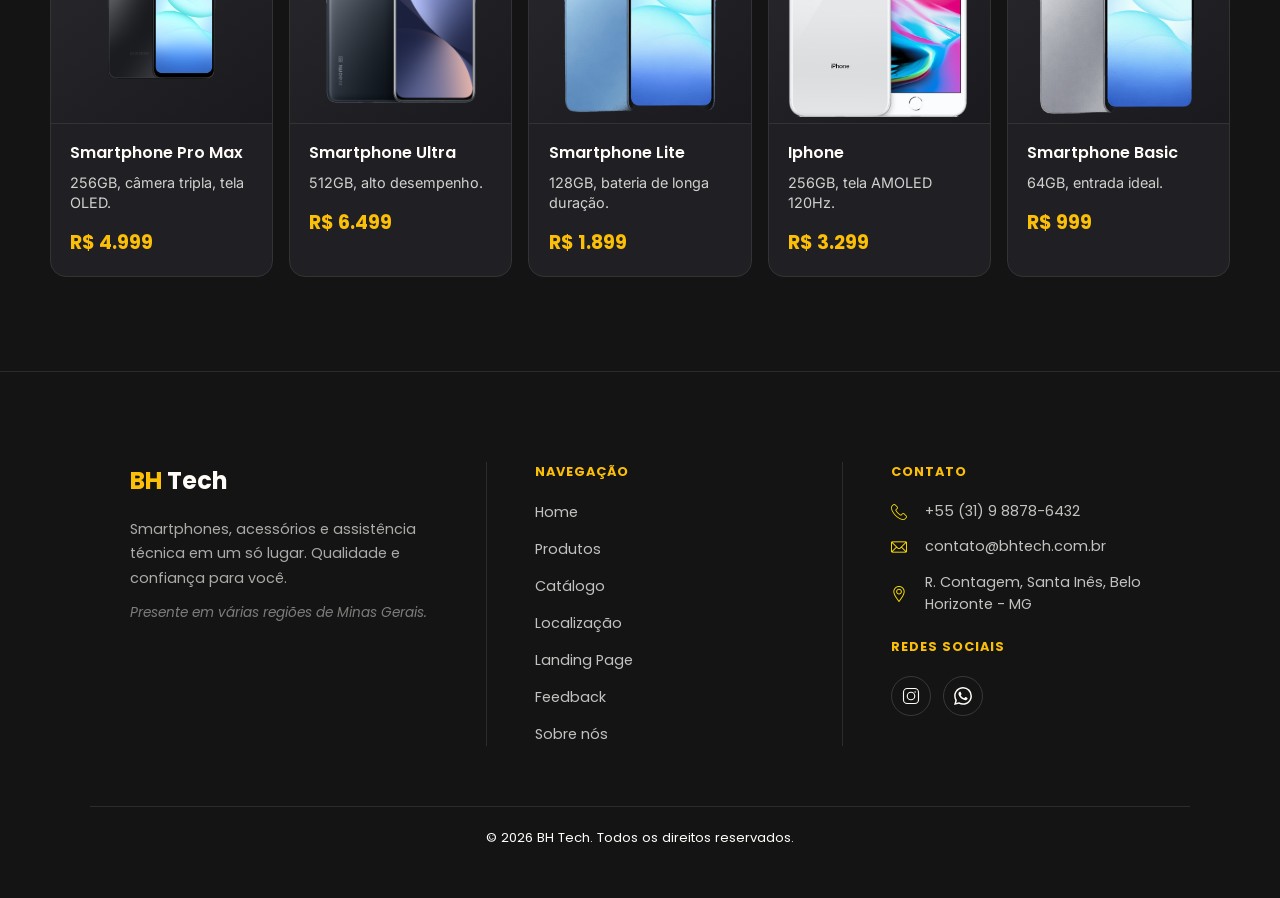
==== commit b5b20fac: "mexendo na home e nas fonts do carrinho" ====
--- a/index.html
+++ b/index.html
@@ -22,20 +22,18 @@
             <span class="main-title-bar" aria-hidden="true"></span>
             <p class="main-subtitle">Celulares, acessórios e assistência técnica em um só lugar.</p>
             <div class="main-container-buttons">
-                <a class="main-button-go-to" href="pages/landingpage.html" aria-label="Ir para Landing Page">
+                <a class="main-button-go-to" href="pages/products.html" aria-label="Ver produtos">
                     <svg viewBox="0 0 24 24" aria-hidden="true">
                         <path d="M5 12h14"></path>
                         <path d="m12 5 7 7-7 7"></path>
                     </svg>
-                    <span>Ir para Landing Page</span>
+                    <span>Ver produtos</span>
                 </a>
-                <a class="main-button-produtos" href="pages/products.html" aria-label="Ver Produtos">
-                    <svg viewBox="0 0 24 24" aria-hidden="true">
-                        <path d="M6 2 3 6v14a2 2 0 0 0 2 2h14a2 2 0 0 0 2-2V6l-3-4Z"></path>
-                        <path d="M3 6h18"></path>
-                        <path d="M16 10a4 4 0 0 1-8 0"></path>
+                <a class="main-button-whatsapp" href="https://wa.me/5531988786432?text=Ol%C3%A1%2C%20vim%20pelo%20site%20da%20BH%20Tech%20e%20gostaria%20de%20mais%20informa%C3%A7%C3%B5es!" target="_blank" rel="noopener noreferrer" aria-label="Falar no WhatsApp">
+                    <svg viewBox="0 0 24 24" aria-hidden="true" fill="currentColor">
+                        <path d="M17.472 14.382c-.297-.149-1.758-.867-2.03-.967-.273-.099-.471-.148-.67.15-.197.297-.767.966-.94 1.164-.173.199-.347.223-.644.075-.297-.15-1.255-.463-2.39-1.475-.883-.788-1.48-1.761-1.653-2.059-.173-.297-.018-.458.13-.606.134-.133.298-.347.446-.52.149-.174.198-.298.298-.497.099-.198.05-.371-.025-.52-.075-.149-.669-1.612-.916-2.207-.242-.579-.487-.5-.669-.51-.173-.008-.371-.01-.57-.01-.198 0-.52.074-.792.372-.272.297-1.04 1.016-1.04 2.479 0 1.462 1.065 2.875 1.213 3.074.149.198 2.096 3.2 5.077 4.487.709.306 1.262.489 1.694.625.712.227 1.36.195 1.871.118.571-.085 1.758-.719 2.006-1.413.248-.694.248-1.289.173-1.413-.074-.124-.272-.198-.57-.347m-5.421 7.403h-.004a9.87 9.87 0 01-5.031-1.378l-.361-.214-3.741.982.998-3.648-.235-.374a9.86 9.86 0 01-1.51-5.26c.001-5.45 4.436-9.884 9.888-9.884 2.64 0 5.122 1.03 6.988 2.898a9.825 9.825 0 012.893 6.994c-.003 5.45-4.437 9.884-9.885 9.884m8.413-18.297A11.815 11.815 0 0012.05 0C5.495 0 .16 5.335.157 11.892c0 2.096.547 4.142 1.588 5.945L.057 24l6.305-1.654a11.882 11.882 0 005.683 1.448h.005c6.554 0 11.89-5.335 11.893-11.893a11.821 11.821 0 00-3.48-8.413z"/>
                     </svg>
-                    <span>Ver Produtos</span>
+                    <span>Falar no WhatsApp</span>
                 </a>
             </div>
         </div>
--- a/styles/header.css
+++ b/styles/header.css
@@ -59,7 +59,7 @@
     border-bottom: 3px solid var(--cor-amarelo);
 }
 
-/* ===== CARRINHO ===== */
+/* carrinho */
 .cart-btn {
     position: relative;
     background: none;
@@ -332,16 +332,16 @@
     border-bottom: none !important;
 }
 
+.logo a {
+    border-bottom: none !important;
+}
+
 .logo-badge {
     background: var(--cor-amarelo);
     color: #000;
     font-weight: 800;
     padding: 4px 7px;
     border-radius: 6px;
-    border-bottom: none !important;
-}
-
-.logo-badge:hover{
     border-bottom: none !important;
 }
 
--- a/styles/products.css
+++ b/styles/products.css
@@ -27,7 +27,7 @@
     font-size: clamp(1.75rem, 4vw, 3.6rem);
     font-weight: 740;
     line-height: 1.05;
-    margin-bottom: clamp(0.5rem, 1vh, 0.75rem);
+    margin-bottom: 10px;
 }
 
 .catalog-subtitle-inter {
--- a/styles/home.css
+++ b/styles/home.css
@@ -246,7 +246,7 @@
 }
 
 .main-button-go-to,
-.main-button-produtos {
+.main-button-whatsapp {
     min-height: 64px;
     display: inline-flex;
     align-items: center;
@@ -260,15 +260,11 @@
 }
 
 .main-button-go-to svg,
-.main-button-produtos svg {
+.main-button-whatsapp svg {
     width: 24px;
     height: 24px;
     flex: 0 0 auto;
-    stroke: currentColor;
-    stroke-width: 2.2;
-    stroke-linecap: round;
-    stroke-linejoin: round;
-    fill: none;
+    fill: currentColor;
 }
 
 .main-button-go-to {
@@ -281,7 +277,7 @@
         0 22px 48px rgba(252, 191, 7, 0.18);
 }
 
-.main-button-produtos {
+.main-button-whatsapp {
     min-width: 220px;
     padding: 0 26px;
     color: rgba(255, 252, 248, 0.9);
@@ -292,8 +288,8 @@
 
 .main-button-go-to:hover,
 .main-button-go-to:focus-visible,
-.main-button-produtos:hover,
-.main-button-produtos:focus-visible {
+.main-button-whatsapp:hover,
+.main-button-whatsapp:focus-visible {
     transform: translateY(-3px);
 }
 
@@ -304,8 +300,8 @@
         0 26px 60px rgba(252, 191, 7, 0.24);
 }
 
-.main-button-produtos:hover,
-.main-button-produtos:focus-visible {
+.main-button-whatsapp:hover,
+.main-button-whatsapp:focus-visible {
     border-color: rgba(252, 191, 7, 0.72);
     background: rgba(255, 255, 255, 0.08);
 }
@@ -624,7 +620,7 @@
     }
 
     .main-button-go-to,
-    .main-button-produtos {
+    .main-button-whatsapp {
         min-height: 60px;
         font-size: 1rem;
     }
@@ -633,7 +629,7 @@
         min-width: 278px;
     }
 
-    .main-button-produtos {
+    .main-button-whatsapp {
         min-width: 214px;
     }
 
@@ -954,7 +950,7 @@
     }
 
     .main-button-go-to,
-    .main-button-produtos {
+    .main-button-whatsapp {
         width: 100%;
         min-width: 0;
         min-height: 58px;
@@ -965,7 +961,7 @@
     }
 
     .main-button-go-to svg,
-    .main-button-produtos svg {
+    .main-button-whatsapp svg {
         width: 22px;
         height: 22px;
     }
@@ -1027,7 +1023,7 @@
     }
 
     .main-button-go-to,
-    .main-button-produtos {
+    .main-button-whatsapp {
         justify-content: flex-start;
     }
 }
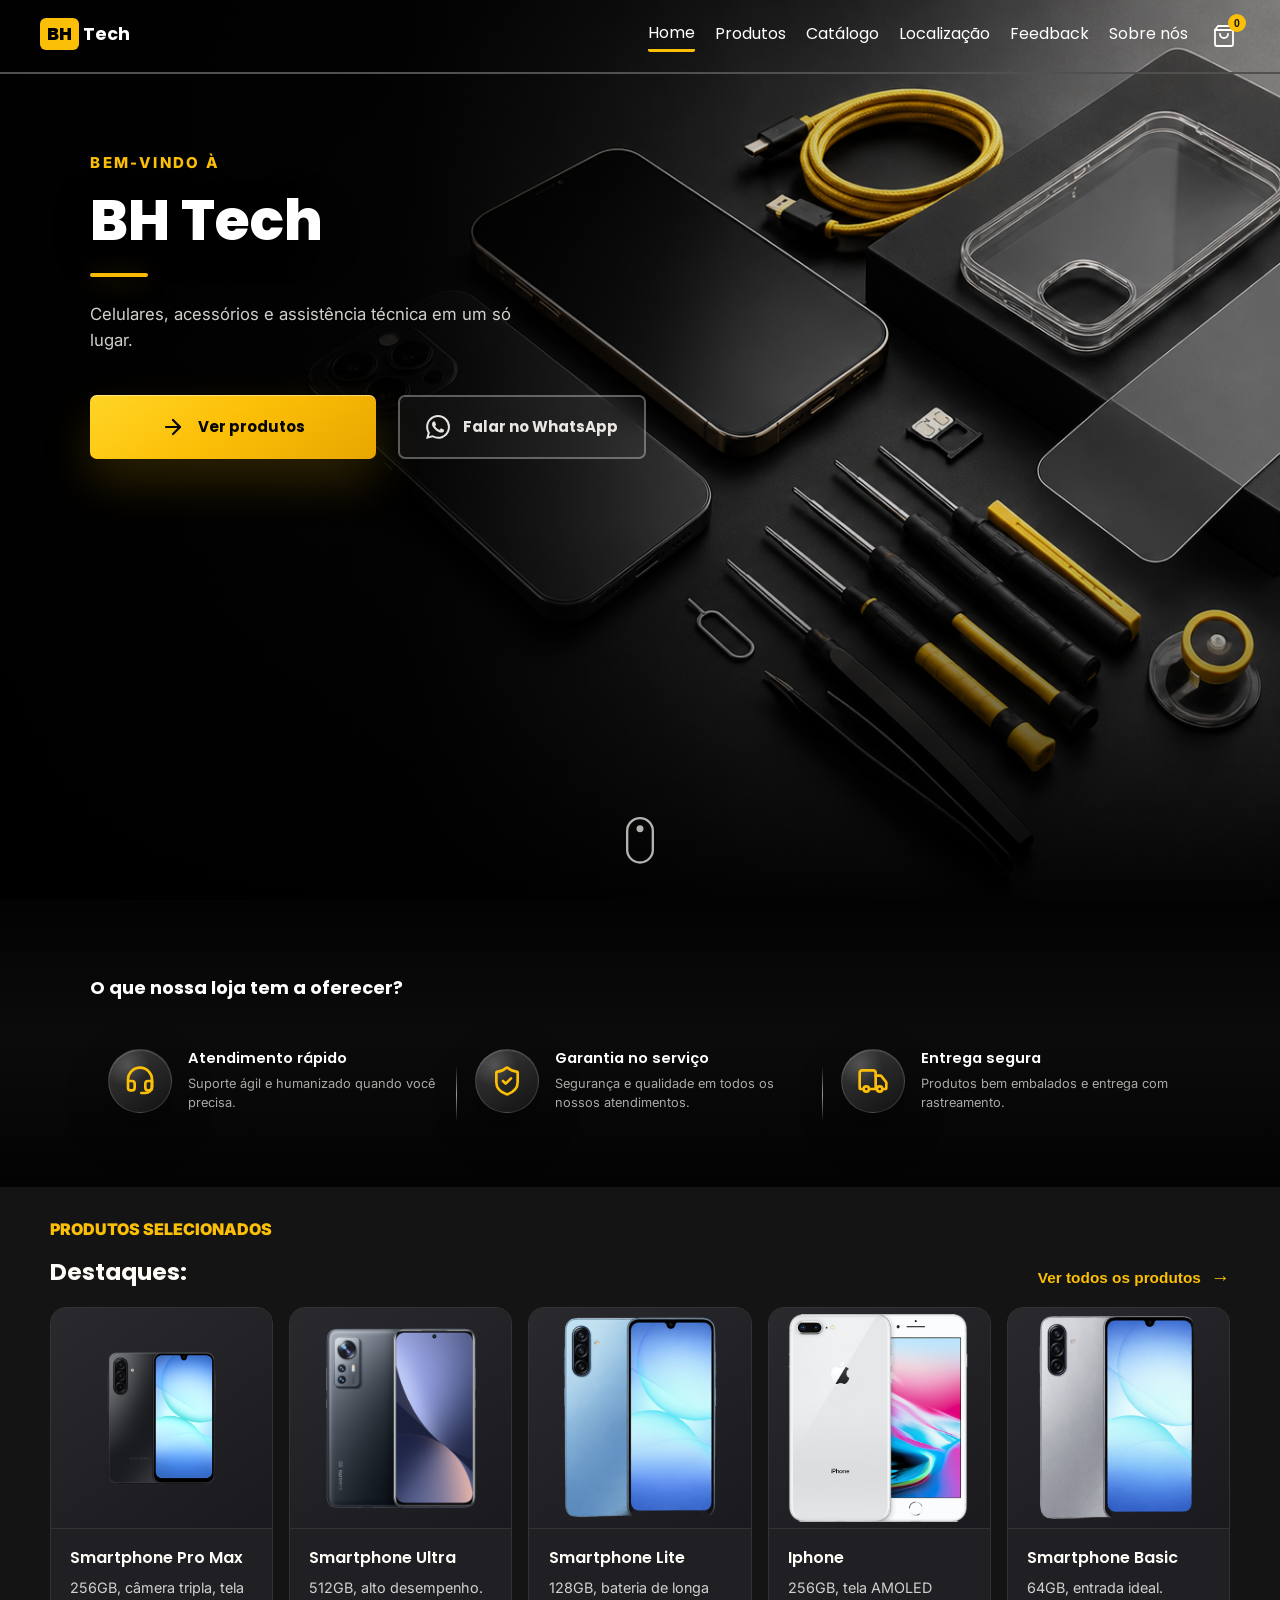
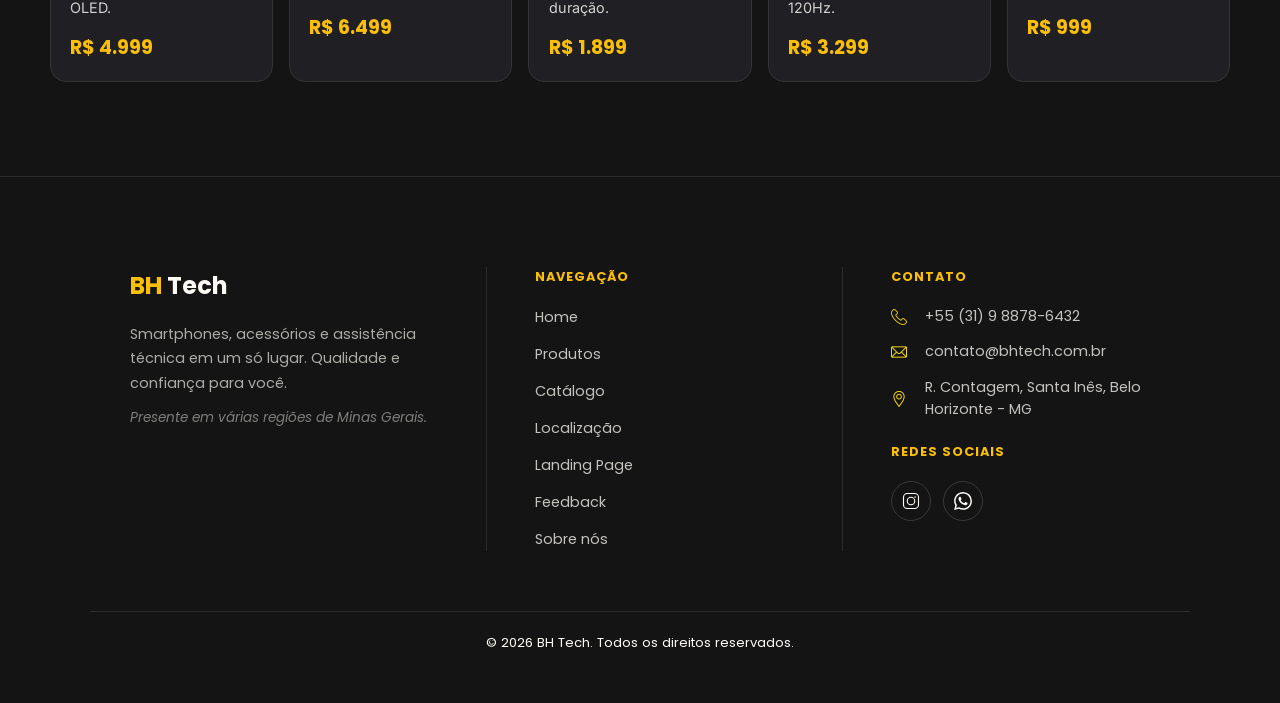
==== commit 9e9129da: "mexendo na home" ====
--- a/index.html
+++ b/index.html
@@ -47,6 +47,7 @@
     </main>
 
     <section class="section-experiences" id="produtos" aria-label="Diferenciais da BH Tech">
+        <h2 class="section-experiences-title">O que nossa loja tem a oferecer?</h2>
         <article class="section-card section-atendimento">
             <div class="section-icon" aria-hidden="true">
                 <svg viewBox="0 0 24 24">
@@ -94,40 +95,6 @@
         </article>
     </section>
 
-    <section class="section-benefits" aria-labelledby="benefits-title">
-
-        <h2 id="benefits-title" class="section-benefits-title">O que nossa loja tem a oferecer?</h2>
-        <div class="section-benefits-container">
-            <article class="section-benefits-item">
-                <img class="section-benefits-image" src="../images/icon-smartphones.svg" alt="">
-                <div>
-                    <h3 class="section-benefits-item-title">Smartphones</h3>
-                    <p class="section-benefits-item-description">Os melhores modelos de lançamento.</p>
-                </div>
-            </article>
-            <article class="section-benefits-item">
-                <img class="section-benefits-image" src="../images/icon-accessories.svg" alt="">
-                <div>
-                    <h3 class="section-benefits-item-title">Acessórios</h3>
-                    <p class="section-benefits-item-description">Capinhas, películas, carregadores e mais.</p>
-                </div>
-            </article>
-            <article class="section-benefits-item">
-                <img class="section-benefits-image" src="../images/icon-support.svg" alt="">
-                <div>
-                    <h3 class="section-benefits-item-title">Assistência</h3>
-                    <p class="section-benefits-item-description">Suporte técnico especializado.</p>
-                </div>
-            </article>
-            <article class="section-benefits-item">
-                <img class="section-benefits-image" src="../images/icon-delivery.svg" alt="">
-                <div>
-                    <h3 class="section-benefits-item-title">Entrega segura</h3>
-                    <p class="section-benefits-item-description">Receba com rapidez e segurança.</p>
-                </div>
-            </article>
-        </div>
-    </section>
 
     <section id="destaques" class="section-highlights" aria-labelledby="highlights-title">
 
--- a/styles/products.css
+++ b/styles/products.css
@@ -17,13 +17,13 @@
     margin-bottom: clamp(0.5rem, 1vh, 0.75rem);
 }
 .catalog-kicker-inter { 
-    font-family: 'Inter', sans-serif;
+    font-family: var(--fonte-secundaria);
     font-size: var(--texto-sm);
 }
 
 .catalog-title-poppins {
     color: #fff;
-    font-family: 'Poppins', sans-serif;
+    font-family: var(--fonte-padrao);
     font-size: clamp(1.75rem, 4vw, 3.6rem);
     font-weight: 740;
     line-height: 1.05;
@@ -33,13 +33,13 @@
 .catalog-subtitle-inter {
     max-width: 680px;
     color: rgba(255, 252, 248, 0.72);
-    font-family: 'Inter', sans-serif;
+    font-family: var(--fonte-secundaria);
     font-size: clamp(0.85rem, 2vw, 1rem);
     line-height: 1.65;
     padding-bottom: 10px;
 }
 
-h1, h2, h3 { font-family: 'Poppins', sans-serif; }
+h1, h2, h3 { font-family: var(--fonte-padrao); }
 
 .products-controls{
     width: min(980px, calc(100% - clamp(1.5rem, 4vw, 3rem)));
@@ -75,35 +75,7 @@
     background: transparent;
     outline: none;
     color: #fff;
-    font-family: 'Inter', sans-serif;
-    font-size: clamp(0.85rem, 2vw, 0.98rem);
-    border: none;
-}
-
-.products-controls .search-wrap{
-    width: 100%;
-    max-width: 760px;
-    display: flex;
-    align-items: center;
-    gap: clamp(0.5rem, 1vw, 0.75rem);
-    padding: clamp(0.65rem, 1.5vh, 0.85rem) clamp(0.75rem, 2vw, 1rem);
-    border-radius: clamp(0.75rem, 2vw, 1rem);
-    border: 1px solid rgba(255,255,255,0.08);
-    background: rgba(255,255,255,0.02);
-}
-
-.products-controls .search-icon{
-    color: rgba(255,252,248,0.65);
-    font-size: clamp(1rem, 2vw, 1.125rem);
-    flex-shrink: 0;
-}
-
-.products-controls #products-search{
-    width: 100%;
-    background: transparent;
-    outline: none;
-    color: #fff;
-    font-family: 'Inter', sans-serif;
+    font-family: var(--fonte-secundaria);
     font-size: clamp(0.85rem, 2vw, 0.98rem);
     border: none;
 }
@@ -160,6 +132,12 @@
     font-size: clamp(0.9rem, 1.8vw, 1rem);
     margin: 0 0 clamp(0.5rem, 1vh, 0.75rem) 0;
     font-weight: 600;
+    color: #FFFCF8;
+}
+
+.price-display{
+    color: #FFFCF8;
+    font-family: var(--fonte-padrao);
 }
 
 input[type=range] {
@@ -246,7 +224,7 @@
     font-size: clamp(0.9rem, 1.8vw, 1rem);
     font-weight: 600;
     color: #FFFCF8;
-    font-family: 'Poppins', sans-serif;
+    font-family: var(--fonte-padrao);
     line-height: 1.3;
 }
 
@@ -255,7 +233,7 @@
     font-size: clamp(0.8rem, 1.5vw, 0.9rem);
     color: #FFFCF8;
     line-height: 1.4;
-    font-family: 'Inter', sans-serif;
+    font-family: var(--fonte-secundaria);
     opacity: 0.8;
 }
 
@@ -264,7 +242,7 @@
     font-size: clamp(1rem, 2vw, 1.2rem);
     font-weight: bold;
     color: #FCBF07;
-    font-family: 'Poppins', sans-serif;
+    font-family: var(--fonte-padrao);
 }
 
 .empty-state {
--- a/styles/home.css
+++ b/styles/home.css
@@ -264,6 +264,17 @@
     width: 24px;
     height: 24px;
     flex: 0 0 auto;
+}
+
+.main-button-go-to svg {
+    stroke: currentColor;
+    stroke-width: 2.2;
+    stroke-linecap: round;
+    stroke-linejoin: round;
+    fill: none;
+}
+
+.main-button-whatsapp svg {
     fill: currentColor;
 }
 
@@ -315,6 +326,14 @@
     width: 100vw;
     padding: 74px clamp(24px, 7.05vw, 136px) 74px;
     background: linear-gradient(180deg, #030303 0%, #0B0B0B 48%, #030303 100%);
+}
+
+.section-experiences-title {
+    grid-column: 1 / -1;
+    color: #fff;
+    font-size: clamp(1.1rem, 1.4vw, 1.35rem);
+    font-weight: 700;
+    margin-bottom: 48px;
 }
 
 .section-card {
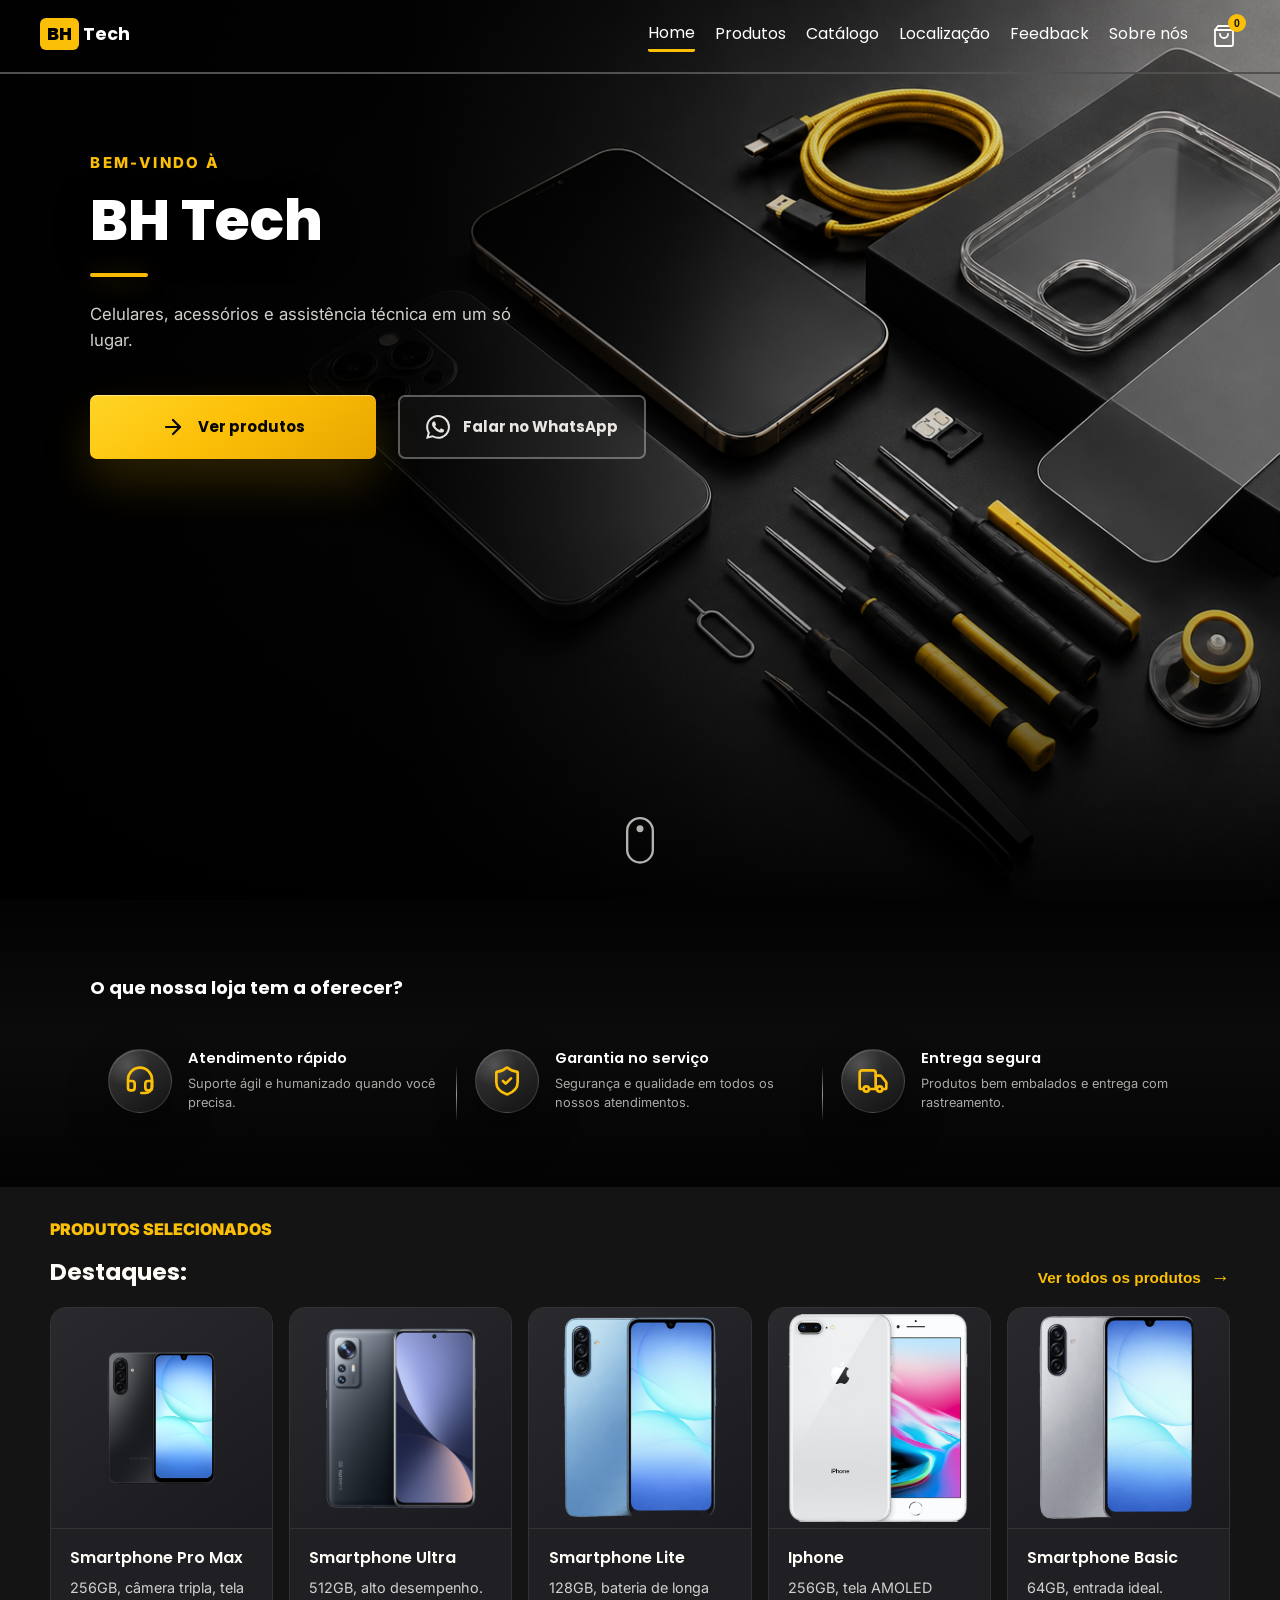
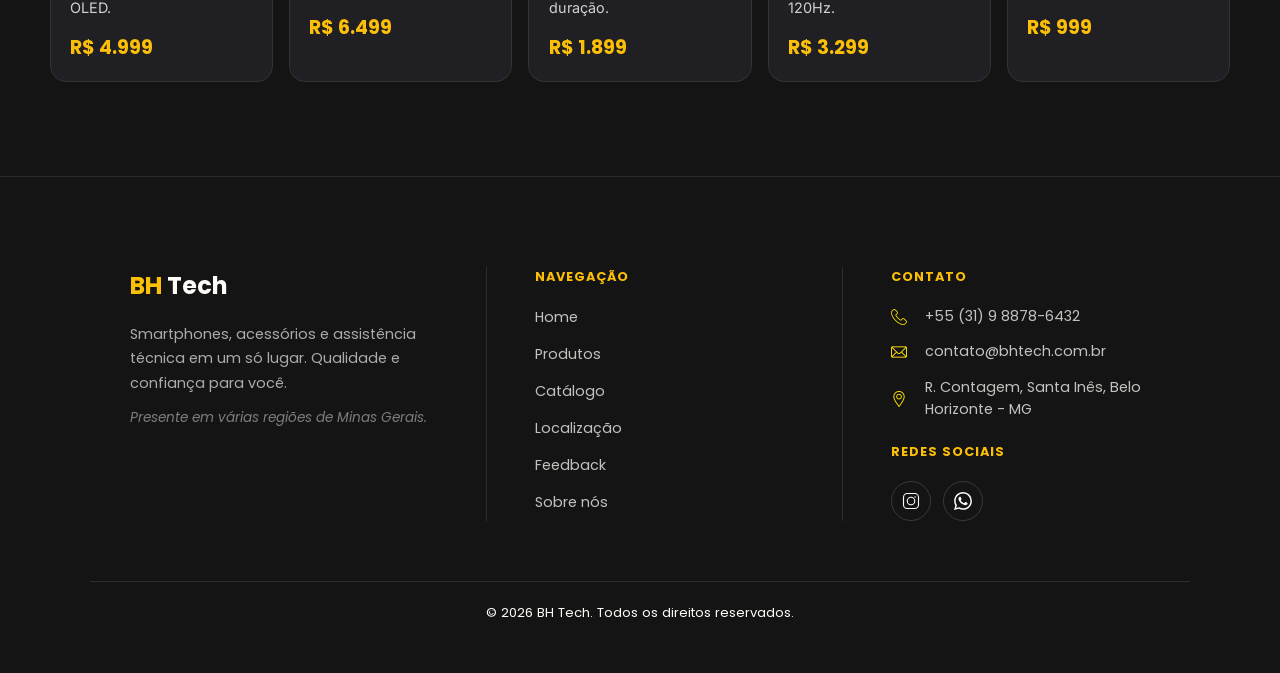
==== commit 9f180b74: "eu so quero dormir" ====
--- a/index.html
+++ b/index.html
@@ -103,7 +103,7 @@
                 <p class="section-kicker">Produtos selecionados</p>
                 <h2 id="highlights-title" class="section-highlights-title">Destaques:</h2>
             </div>
-            <a class="section-highlights-description" href="products.html" aria-label="Ver todos os produtos">
+            <a class="section-highlights-description" href="pages/products.html" aria-label="Ver todos os produtos">
                 Ver todos os produtos
                 <span aria-hidden="true">→</span>
             </a>
--- a/styles/products.css
+++ b/styles/products.css
@@ -107,6 +107,7 @@
     cursor: pointer;
     text-align: left;
     font-size: clamp(0.85rem, 1.5vw, 1rem);
+    font-family: var(--fonte-padrao);
     transition: all 0.2s ease;
     font-weight: 500;
 }
@@ -152,6 +153,7 @@
     justify-content: space-between;
     font-size: clamp(0.8rem, 1.5vw, 0.95rem);
     color: #FFFCF8;
+    font-family: var(--fonte-padrao);
 }
 
 .product-content {
--- a/styles/home.css
+++ b/styles/home.css
@@ -164,9 +164,9 @@
     align-items: flex-start;
     padding: clamp(108px, 15.2vh, 178px) clamp(24px, 7.05vw, 136px) clamp(100px, 14vh, 160px);
     background:
-    linear-gradient(90deg, rgba(0, 0, 0, 0.98) 0%, rgba(0, 0, 0, 0.88) 32%, rgba(0, 0, 0, 0.22) 58%, rgba(0, 0, 0, 0.08) 100%),
-    linear-gradient(180deg, rgba(0, 0, 0, 0) 58%, rgba(0, 0, 0, 0.88) 100%),
-    url("../images/hero-realistic.png") center right / cover no-repeat;
+        linear-gradient(90deg, rgba(0, 0, 0, 0.98) 0%, rgba(0, 0, 0, 0.88) 32%, rgba(0, 0, 0, 0.22) 58%, rgba(0, 0, 0, 0.08) 100%),
+        linear-gradient(180deg, rgba(0, 0, 0, 0) 58%, rgba(0, 0, 0, 0.88) 100%),
+        url("../images/hero-realistic.png") center right / cover no-repeat;
 }
 
 .main-container::before {
@@ -323,7 +323,7 @@
     display: grid;
     grid-template-columns: repeat(3, minmax(0, 1fr));
     gap: 0;
-    width: 100vw;
+    width: 100%;
     padding: 74px clamp(24px, 7.05vw, 136px) 74px;
     background: linear-gradient(180deg, #030303 0%, #0B0B0B 48%, #030303 100%);
 }
@@ -900,8 +900,12 @@
     }
 
     .main-content {
-        margin-top: 6rem;
+        margin-top: 0;
         max-width: 640px;
+    }
+
+    .main-container {
+        padding: calc(var(--header-height) + 32px) 22px 100px;
     }
 
     .site-header {
@@ -929,13 +933,10 @@
         padding: 12px 22px 24px;
     }
 
-    .main-container {
-        min-height: 100vh;
-        padding: 72px 22px 100px;
-        background:
-            linear-gradient(90deg, rgba(0, 0, 0, 0.98) 0%, rgba(0, 0, 0, 0.8) 48%, rgba(0, 0, 0, 0.24) 100%),
-            linear-gradient(180deg, rgba(0, 0, 0, 0.1) 48%, rgba(0, 0, 0, 0.92) 100%),
-            url("../images/hero-realistic.png") 65% center / cover no-repeat;
+    @media (max-width: 720px) {
+        #inicio.main-container {
+            margin-top: 0;
+        }
     }
 
     .main-uptitle {
